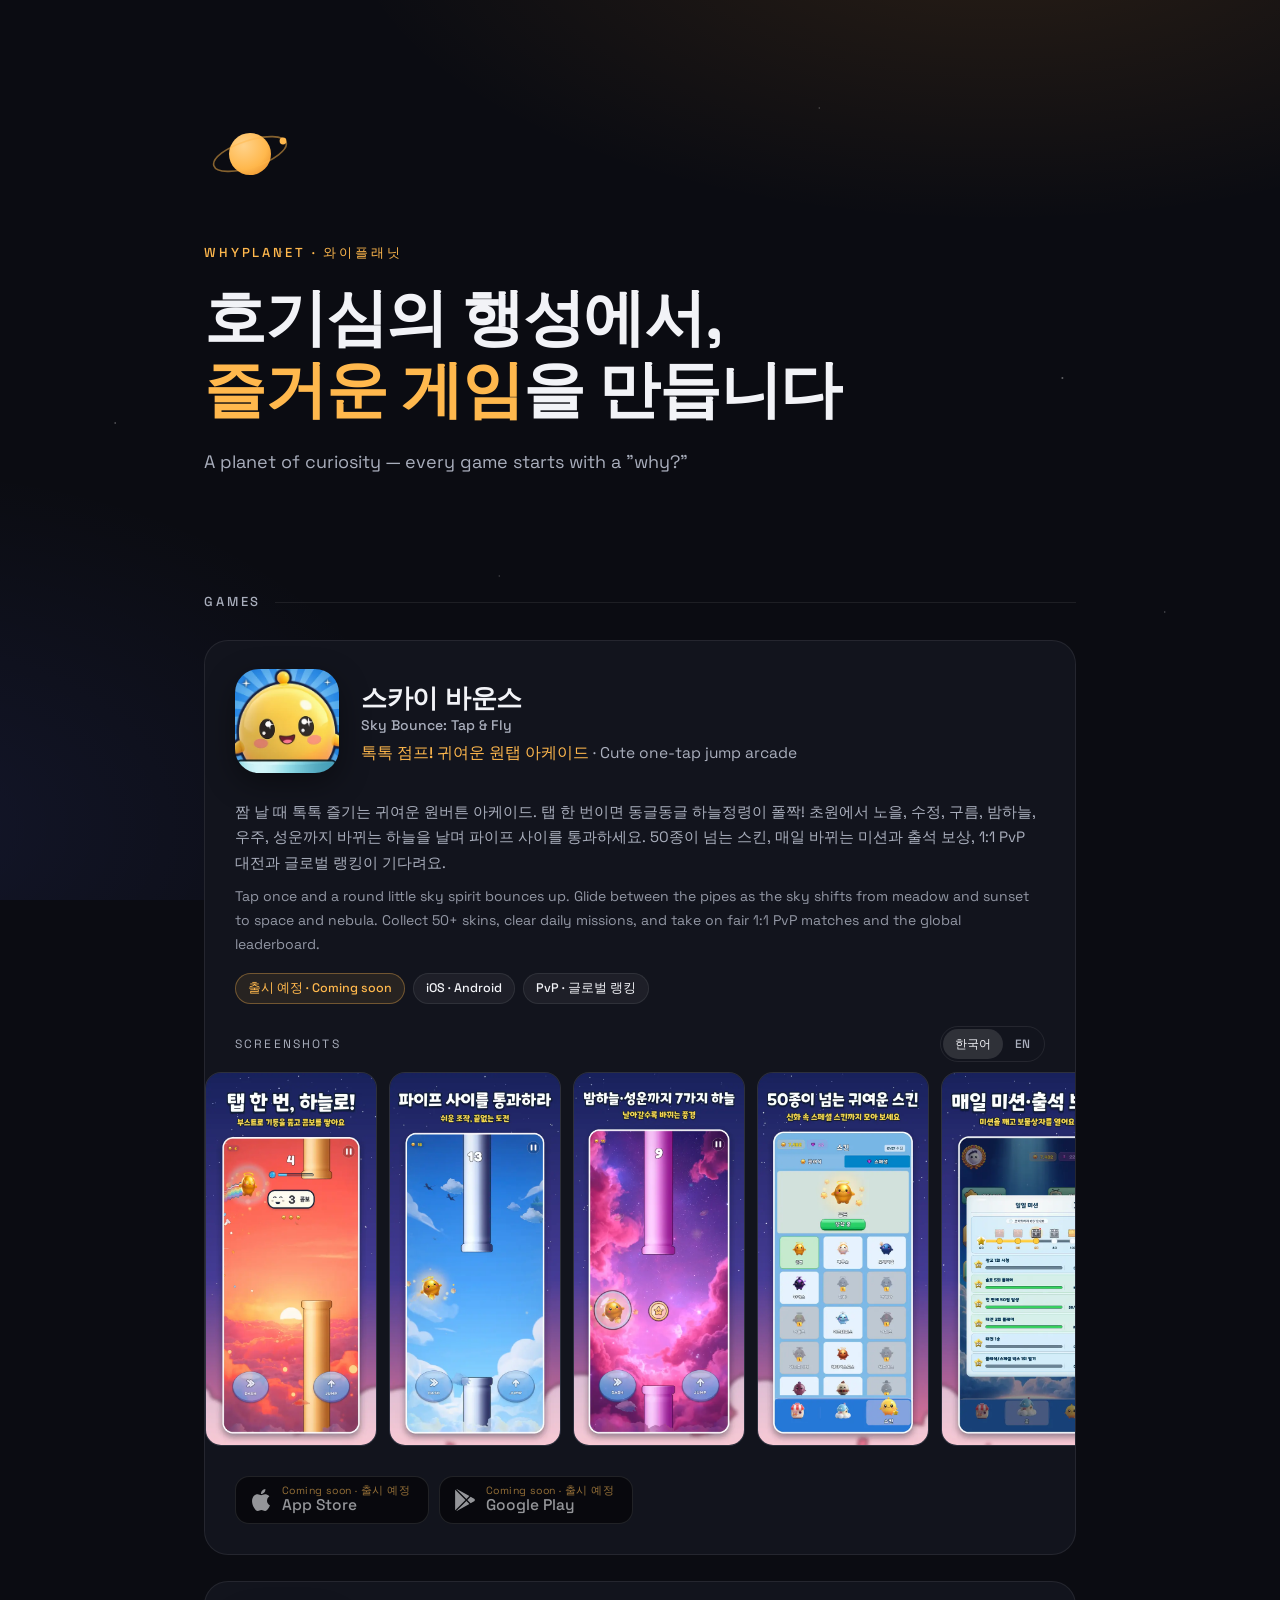
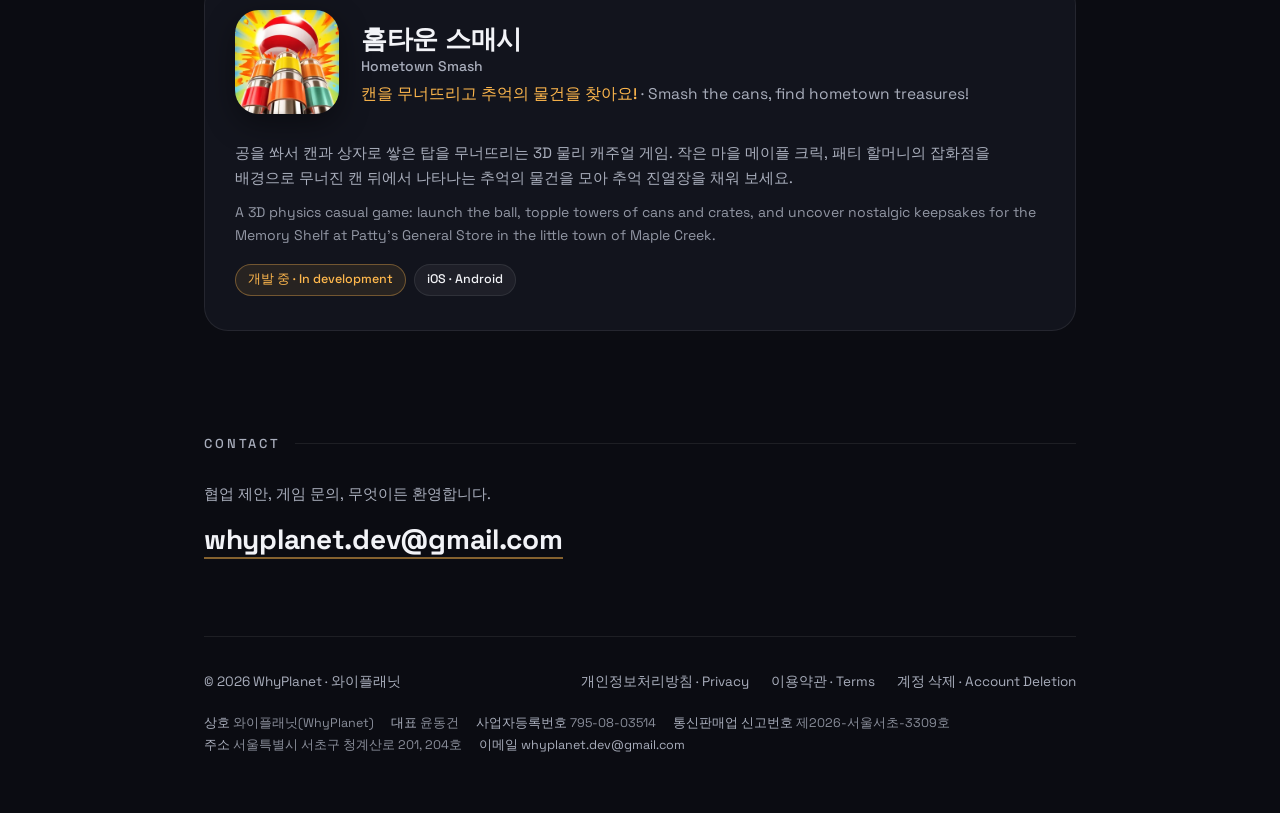
==== index.html @ 7d398f38 "Footer: 통신판매업 신고번호 제2026-서울서초-3309호" ====
<!DOCTYPE html>
<html lang="ko">
<head>
<meta charset="UTF-8">
<meta name="viewport" content="width=device-width, initial-scale=1.0">
<meta name="google-site-verification" content="lGgANnDtW-j2rBbRWMzGW8BnGsg35PFcCeY0Oz4KRDU" />
<title>WhyPlanet — 와이플래닛</title>
<meta name="description" content="WhyPlanet(와이플래닛) — 호기심의 행성에서 즐거운 모바일 게임을 만듭니다. 스카이 바운스(Sky Bounce), 홈타운 스매시(Hometown Smash) 개발사.">
<meta property="og:title" content="WhyPlanet — 와이플래닛">
<meta property="og:description" content="A planet of curiosity — every game starts with a &quot;why?&quot; Makers of Sky Bounce and Hometown Smash.">
<meta property="og:url" content="https://why-planet.github.io/">
<meta property="og:image" content="https://why-planet.github.io/assets/og-skybounce.jpg">
<link rel="icon" href="data:image/svg+xml,%3Csvg xmlns='http://www.w3.org/2000/svg' viewBox='0 0 64 64'%3E%3Ccircle cx='32' cy='32' r='14' fill='%23ffb84d'/%3E%3Cellipse cx='32' cy='32' rx='26' ry='9' fill='none' stroke='%23ffb84d' stroke-opacity='0.55' stroke-width='3' transform='rotate(-18 32 32)'/%3E%3C/svg%3E">
<link rel="preconnect" href="https://fonts.googleapis.com">
<link rel="preconnect" href="https://fonts.gstatic.com" crossorigin>
<link href="https://fonts.googleapis.com/css2?family=Space+Grotesk:wght@400;500;700&display=swap" rel="stylesheet">
<style>
:root {
  --bg: #0b0c12;
  --surface: #12141d;
  --line: rgba(255, 255, 255, 0.08);
  --ink: #f2f3f7;
  --ink-dim: #a9aebc;
  --amber: #ffb84d;
  --amber-deep: #ff9e2e;
}
* { box-sizing: border-box; margin: 0; }
html { scroll-behavior: smooth; }
body {
  background: var(--bg);
  color: var(--ink);
  font-family: "Space Grotesk", -apple-system, BlinkMacSystemFont, "Apple SD Gothic Neo", "Noto Sans KR", "Segoe UI", sans-serif;
  line-height: 1.7;
  overflow-x: hidden;
}
/* ---- cosmic backdrop: layered glows + starfield ---- */
.cosmos {
  position: fixed; inset: 0; z-index: -1;
  background:
    radial-gradient(1100px 520px at 78% -10%, rgba(255, 158, 46, 0.13), transparent 60%),
    radial-gradient(900px 600px at -8% 92%, rgba(90, 110, 255, 0.10), transparent 60%),
    var(--bg);
}
.cosmos::after {
  content: ""; position: absolute; inset: 0;
  background-image:
    radial-gradient(1.2px 1.2px at 22% 28%, rgba(255,255,255,0.55), transparent 100%),
    radial-gradient(1px 1px at 64% 12%, rgba(255,255,255,0.4), transparent 100%),
    radial-gradient(1.4px 1.4px at 83% 42%, rgba(255,255,255,0.5), transparent 100%),
    radial-gradient(1px 1px at 39% 64%, rgba(255,255,255,0.35), transparent 100%),
    radial-gradient(1.2px 1.2px at 9% 47%, rgba(255,255,255,0.45), transparent 100%),
    radial-gradient(1px 1px at 71% 79%, rgba(255,255,255,0.4), transparent 100%),
    radial-gradient(1.3px 1.3px at 50% 91%, rgba(255,255,255,0.35), transparent 100%),
    radial-gradient(1px 1px at 91% 68%, rgba(255,255,255,0.45), transparent 100%);
}
.wrap { max-width: 920px; margin: 0 auto; padding: 0 24px; }

/* ---- hero ---- */
.hero { padding: 108px 0 84px; }
.logomark { width: 92px; height: 92px; margin-bottom: 34px; }
.logomark .orbit {
  transform-origin: 46px 46px;
  animation: spin 26s linear infinite;
}
@keyframes spin { to { transform: rotate(360deg); } }
@media (prefers-reduced-motion: reduce) { .logomark .orbit { animation: none; } }
.eyebrow {
  font-size: 13px; letter-spacing: 0.22em; text-transform: uppercase;
  color: var(--amber); font-weight: 500; margin-bottom: 18px;
}
h1 {
  font-size: clamp(38px, 7vw, 62px);
  line-height: 1.15; letter-spacing: -0.02em; font-weight: 700;
  margin-bottom: 22px; word-break: keep-all;
}
h1 .accent { color: var(--amber); }
.tagline { font-size: 18px; color: var(--ink-dim); max-width: 560px; word-break: keep-all; }

/* ---- sections ---- */
section { padding: 30px 0 72px; }
.section-label {
  font-size: 13px; letter-spacing: 0.22em; text-transform: uppercase;
  color: var(--ink-dim); font-weight: 500; margin-bottom: 26px;
  display: flex; align-items: center; gap: 14px;
}
.section-label::after { content: ""; height: 1px; flex: 1; background: var(--line); }

/* ---- game cards ---- */
.games { display: grid; gap: 26px; }
.game-card {
  background: var(--surface);
  border: 1px solid var(--line);
  border-radius: 24px;
  overflow: hidden;
  transition: border-color 0.25s ease, box-shadow 0.25s ease;
}
.game-card:hover { border-color: rgba(255, 184, 77, 0.35); box-shadow: 0 18px 48px rgba(0, 0, 0, 0.45); }
.game-body { padding: 28px 30px 30px; }
.game-head { display: flex; gap: 22px; align-items: center; margin-bottom: 18px; }
.game-icon {
  width: 104px; height: 104px; border-radius: 24px; flex-shrink: 0;
  box-shadow: 0 10px 30px rgba(0, 0, 0, 0.4);
}
.game-head h2 { font-size: 26px; line-height: 1.25; letter-spacing: -0.01em; word-break: keep-all; }
.game-head h2 small { display: block; font-size: 14px; font-weight: 500; color: var(--ink-dim); letter-spacing: 0; margin-top: 2px; }
.game-tagline { font-size: 15.5px; color: var(--amber); font-weight: 500; margin-top: 6px; word-break: keep-all; }
.game-tagline span { color: var(--ink-dim); font-weight: 400; }
.game-desc { font-size: 15px; color: var(--ink-dim); margin-bottom: 10px; word-break: keep-all; }
.game-desc.en { font-size: 14px; opacity: 0.85; }
.chips { display: flex; flex-wrap: wrap; gap: 8px; margin: 16px 0 4px; }
.chip {
  font-size: 12.5px; font-weight: 500; color: var(--ink);
  background: rgba(255, 255, 255, 0.05); border: 1px solid var(--line);
  border-radius: 999px; padding: 4px 12px;
}
.chip.status { color: var(--amber); background: rgba(255, 184, 77, 0.09); border-color: rgba(255, 184, 77, 0.35); }

/* screenshot strip: scrolls inside the card only */
.shots-bar { display: flex; align-items: center; justify-content: space-between; margin: 22px 0 10px; }
.shots-bar .label { font-size: 12px; letter-spacing: 0.18em; text-transform: uppercase; color: var(--ink-dim); }
.lang-toggle { display: inline-flex; border: 1px solid var(--line); border-radius: 999px; padding: 2px; }
.lang-toggle button {
  font: inherit; font-size: 12px; font-weight: 500; color: var(--ink-dim);
  background: none; border: 0; border-radius: 999px; padding: 4px 12px; min-height: 30px; cursor: pointer;
}
.lang-toggle button[aria-pressed="true"] { background: rgba(255, 255, 255, 0.12); color: var(--ink); }
.shots {
  display: flex; gap: 12px; overflow-x: auto; scroll-snap-type: x mandatory;
  padding-bottom: 10px; margin: 0 -30px; padding-left: 30px; padding-right: 30px;
  scrollbar-width: thin; scrollbar-color: rgba(255,255,255,0.2) transparent;
  -webkit-overflow-scrolling: touch;
}
.shots img {
  width: 172px; height: auto; aspect-ratio: 540 / 1173; flex-shrink: 0;
  border-radius: 16px; scroll-snap-align: start;
  background: #1b1e2c; border: 1px solid var(--line);
}

/* store buttons */
.stores { display: flex; flex-wrap: wrap; gap: 10px; margin-top: 20px; }
.store-btn {
  display: inline-flex; align-items: center; gap: 10px;
  min-height: 48px; padding: 8px 18px 8px 14px;
  border-radius: 14px; border: 1px solid rgba(255, 255, 255, 0.18);
  background: #000; color: #fff; text-decoration: none;
  transition: border-color 0.2s ease, transform 0.2s ease;
}
.store-btn svg { width: 22px; height: 22px; flex-shrink: 0; fill: currentColor; }
.store-btn .txt { display: flex; flex-direction: column; line-height: 1.15; }
.store-btn .txt small { font-size: 10.5px; letter-spacing: 0.04em; opacity: 0.75; }
.store-btn .txt b { font-size: 15.5px; font-weight: 500; }
a.store-btn:hover { border-color: var(--amber); transform: translateY(-1px); }
.store-btn.soon { opacity: 0.55; cursor: default; }
.store-btn.soon .txt small { color: var(--amber); opacity: 1; }

@media (max-width: 620px) {
  .game-body { padding: 22px 18px 24px; }
  .game-head { gap: 16px; }
  .game-icon { width: 80px; height: 80px; border-radius: 19px; }
  .game-head h2 { font-size: 22px; }
  .shots { margin: 0 -18px; padding-left: 18px; padding-right: 18px; }
  .shots img { width: 140px; border-radius: 13px; }
}

/* ---- contact ---- */
.contact p { color: var(--ink-dim); font-size: 15px; margin-bottom: 10px; word-break: keep-all; }
.contact a.mail {
  font-size: clamp(20px, 4vw, 28px); font-weight: 700; letter-spacing: -0.01em;
  color: var(--ink); text-decoration: none;
  border-bottom: 2px solid rgba(255, 184, 77, 0.5);
  transition: color 0.2s ease, border-color 0.2s ease;
}
.contact a.mail:hover { color: var(--amber); border-color: var(--amber); }

/* ---- footer ---- */
footer {
  border-top: 1px solid var(--line);
  padding: 34px 0 56px;
  font-size: 13.5px; color: var(--ink-dim);
}
.footer-top {
  display: flex; flex-wrap: wrap; gap: 10px 26px;
  align-items: center; justify-content: space-between; margin-bottom: 18px;
}
footer nav { display: flex; flex-wrap: wrap; gap: 8px 22px; }
footer a { color: var(--ink-dim); text-decoration: none; transition: color 0.2s ease; }
footer a:hover { color: var(--amber); }
.biz { font-size: 12.5px; line-height: 1.8; color: rgba(169, 174, 188, 0.8); word-break: keep-all; }
.biz span { display: inline-block; margin-right: 14px; }
.biz b { font-weight: 500; color: var(--ink-dim); }

@media (max-width: 480px) {
  .wrap { padding: 0 16px; }
  .hero { padding: 80px 0 60px; }
}
</style>
</head>
<body>
<div class="cosmos" aria-hidden="true"></div>

<main class="wrap">
  <header class="hero">
    <svg class="logomark" viewBox="0 0 92 92" fill="none" aria-hidden="true">
      <circle cx="46" cy="46" r="21" fill="url(#planetFill)"/>
      <g class="orbit">
        <ellipse cx="46" cy="46" rx="38" ry="13.5" stroke="rgba(255,184,77,0.5)" stroke-width="1.6" transform="rotate(-18 46 46)"/>
        <circle cx="79" cy="33" r="3.4" fill="#ffb84d"/>
      </g>
      <defs>
        <radialGradient id="planetFill" cx="0.35" cy="0.3" r="1">
          <stop offset="0%" stop-color="#ffd28a"/>
          <stop offset="55%" stop-color="#ffb84d"/>
          <stop offset="100%" stop-color="#e07f1b"/>
        </radialGradient>
      </defs>
    </svg>
    <div class="eyebrow">WhyPlanet · 와이플래닛</div>
    <h1>호기심의 행성에서,<br><span class="accent">즐거운 게임</span>을 만듭니다</h1>
    <p class="tagline">A planet of curiosity — every game starts with a "why?"</p>
  </header>

  <section id="games">
    <div class="section-label">Games</div>
    <div class="games">

      <!-- ===== Sky Bounce ===== -->
      <article class="game-card" id="sky-bounce">
        <div class="game-body">
          <div class="game-head">
            <picture>
              <source srcset="assets/skybounce/icon-256.webp 1x, assets/skybounce/icon-512.webp 2x" type="image/webp">
              <img class="game-icon" src="assets/skybounce/icon-256.png" alt="스카이 바운스 앱 아이콘" width="104" height="104">
            </picture>
            <div>
              <h2>스카이 바운스<small>Sky Bounce: Tap &amp; Fly</small></h2>
              <p class="game-tagline">톡톡 점프! 귀여운 원탭 아케이드 <span>· Cute one-tap jump arcade</span></p>
            </div>
          </div>
          <p class="game-desc">짬 날 때 톡톡 즐기는 귀여운 원버튼 아케이드. 탭 한 번이면 동글동글 하늘정령이 폴짝! 초원에서 노을, 수정, 구름, 밤하늘, 우주, 성운까지 바뀌는 하늘을 날며 파이프 사이를 통과하세요. 50종이 넘는 스킨, 매일 바뀌는 미션과 출석 보상, 1:1 PvP 대전과 글로벌 랭킹이 기다려요.</p>
          <p class="game-desc en">Tap once and a round little sky spirit bounces up. Glide between the pipes as the sky shifts from meadow and sunset to space and nebula. Collect 50+ skins, clear daily missions, and take on fair 1:1 PvP matches and the global leaderboard.</p>
          <div class="chips">
            <span class="chip status">출시 예정 · Coming soon</span>
            <span class="chip">iOS · Android</span>
            <span class="chip">PvP · 글로벌 랭킹</span>
          </div>

          <div class="shots-bar">
            <span class="label">Screenshots</span>
            <div class="lang-toggle" role="group" aria-label="스크린샷 언어 / Screenshot language" hidden>
              <button type="button" data-lang="ko" aria-pressed="true">한국어</button>
              <button type="button" data-lang="en" aria-pressed="false">EN</button>
            </div>
          </div>
          <div class="shots" tabindex="0" aria-label="스카이 바운스 스크린샷">
          <img src="assets/skybounce/shots/ko/01.webp" data-shot="01" alt="스카이 바운스 스크린샷 1" width="540" height="1173" loading="lazy" decoding="async">
          <img src="assets/skybounce/shots/ko/02.webp" data-shot="02" alt="스카이 바운스 스크린샷 2" width="540" height="1173" loading="lazy" decoding="async">
          <img src="assets/skybounce/shots/ko/03.webp" data-shot="03" alt="스카이 바운스 스크린샷 3" width="540" height="1173" loading="lazy" decoding="async">
          <img src="assets/skybounce/shots/ko/04.webp" data-shot="04" alt="스카이 바운스 스크린샷 4" width="540" height="1173" loading="lazy" decoding="async">
          <img src="assets/skybounce/shots/ko/05.webp" data-shot="05" alt="스카이 바운스 스크린샷 5" width="540" height="1173" loading="lazy" decoding="async">
          <img src="assets/skybounce/shots/ko/06.webp" data-shot="06" alt="스카이 바운스 스크린샷 6" width="540" height="1173" loading="lazy" decoding="async">
          <img src="assets/skybounce/shots/ko/07.webp" data-shot="07" alt="스카이 바운스 스크린샷 7" width="540" height="1173" loading="lazy" decoding="async">
          <img src="assets/skybounce/shots/ko/08.webp" data-shot="08" alt="스카이 바운스 스크린샷 8" width="540" height="1173" loading="lazy" decoding="async">
          </div>

          <!-- Store buttons: rendered as "Coming soon" by default.
               Flip STORES_LIVE in the <script> at the bottom of this page on launch day. -->
          <div class="stores">
            <span class="store-btn soon" data-store="ios" aria-disabled="true">
              <svg viewBox="0 0 24 24" aria-hidden="true"><path d="M12.152 6.896c-.948 0-2.415-1.078-3.96-1.04-2.04.027-3.91 1.183-4.961 3.014-2.117 3.675-.546 9.103 1.519 12.09 1.013 1.454 2.208 3.09 3.792 3.039 1.52-.065 2.09-.987 3.935-.987 1.831 0 2.35.987 3.96.948 1.637-.026 2.676-1.48 3.676-2.948 1.156-1.688 1.636-3.325 1.662-3.415-.039-.013-3.182-1.221-3.22-4.857-.026-3.04 2.48-4.494 2.597-4.559-1.429-2.09-3.623-2.324-4.39-2.376-2-.156-3.675 1.09-4.61 1.09zM15.53 3.83c.843-1.012 1.4-2.427 1.245-3.83-1.207.052-2.662.805-3.532 1.818-.78.896-1.454 2.338-1.273 3.714 1.338.104 2.715-.688 3.559-1.701"/></svg>
              <span class="txt"><small>Coming soon · 출시 예정</small><b>App Store</b></span>
            </span>
            <span class="store-btn soon" data-store="android" aria-disabled="true">
              <svg viewBox="0 0 24 24" aria-hidden="true"><path d="M22.018 13.298l-3.919 2.218-3.515-3.493 3.543-3.521 3.891 2.202a1.49 1.49 0 0 1 0 2.594zM1.337.924a1.486 1.486 0 0 0-.112.568v21.017c0 .217.045.419.124.6l11.155-11.087L1.337.924zm12.207 10.065l3.258-3.238L3.45.195a1.466 1.466 0 0 0-.946-.179l11.04 10.973zm0 2.067l-11 10.933c.298.036.612-.016.906-.183l13.324-7.54-3.23-3.21z"/></svg>
              <span class="txt"><small>Coming soon · 출시 예정</small><b>Google Play</b></span>
            </span>
          </div>
        </div>
      </article>

      <!-- ===== Hometown Smash (in development) ===== -->
      <article class="game-card" id="hometown-smash">
        <div class="game-body">
          <div class="game-head">
            <picture>
              <source srcset="assets/hometown/icon-256.webp 1x, assets/hometown/icon-512.webp 2x" type="image/webp">
              <img class="game-icon" src="assets/hometown/icon-256.png" alt="홈타운 스매시 앱 아이콘 — 줄무늬 공이 캔 더미를 부수는 장면" width="104" height="104" loading="lazy">
            </picture>
            <div>
              <h2>홈타운 스매시<small>Hometown Smash</small></h2>
              <p class="game-tagline">캔을 무너뜨리고 추억의 물건을 찾아요! <span>· Smash the cans, find hometown treasures!</span></p>
            </div>
          </div>
          <p class="game-desc">공을 쏴서 캔과 상자로 쌓은 탑을 무너뜨리는 3D 물리 캐주얼 게임. 작은 마을 메이플 크릭, 패티 할머니의 잡화점을 배경으로 무너진 캔 뒤에서 나타나는 추억의 물건을 모아 추억 진열장을 채워 보세요.</p>
          <p class="game-desc en">A 3D physics casual game: launch the ball, topple towers of cans and crates, and uncover nostalgic keepsakes for the Memory Shelf at Patty's General Store in the little town of Maple Creek.</p>
          <div class="chips">
            <span class="chip status">개발 중 · In development</span>
            <span class="chip">iOS · Android</span>
          </div>
        </div>
      </article>

    </div>
  </section>

  <section id="contact" class="contact">
    <div class="section-label">Contact</div>
    <p>협업 제안, 게임 문의, 무엇이든 환영합니다.</p>
    <a class="mail" href="mailto:whyplanet.dev@gmail.com">whyplanet.dev@gmail.com</a>
  </section>

  <footer>
    <div class="footer-top">
      <div>© 2026 WhyPlanet · 와이플래닛</div>
      <nav>
        <a href="/skybounce-legal/privacy.html">개인정보처리방침 · Privacy</a>
        <a href="/skybounce-legal/terms.html">이용약관 · Terms</a>
        <a href="/skybounce-legal/account-deletion.html">계정 삭제 · Account Deletion</a>
      </nav>
    </div>
    <!-- 전자상거래법 사업자 정보 표시 -->
    <address class="biz" style="font-style: normal;">
      <span><b>상호</b> 와이플래닛(WhyPlanet)</span>
      <span><b>대표</b> 윤동건</span>
      <span><b>사업자등록번호</b> 795-08-03514</span>
      <span><b>통신판매업 신고번호</b> 제2026-서울서초-3309호</span><br>
      <span><b>주소</b> 서울특별시 서초구 청계산로 201, 204호</span>
      <span><b>이메일</b> <a href="mailto:whyplanet.dev@gmail.com">whyplanet.dev@gmail.com</a></span>
    </address>
  </footer>
</main>
<script>
// ===== Store launch config — flip to true on launch day =====
const STORES_LIVE = false;
const STORE_URLS = {
  ios: "https://apps.apple.com/app/id6761355306",                                  // App Store (App ID 6761355306)
  android: "https://play.google.com/store/apps/details?id=com.whyplanet.skybounce"  // Google Play
};
// ============================================================

(function () {
  if (STORES_LIVE) {
    document.querySelectorAll(".store-btn[data-store]").forEach(function (el) {
      var url = STORE_URLS[el.dataset.store];
      if (!url) return;
      var a = document.createElement("a");
      a.className = "store-btn";
      a.href = url;
      a.target = "_blank";
      a.rel = "noopener";
      a.innerHTML = el.innerHTML;
      var small = a.querySelector(".txt small");
      if (small) small.textContent = el.dataset.store === "ios" ? "Download on the" : "Get it on";
      el.replaceWith(a);
    });
    document.querySelectorAll("#sky-bounce .chip.status").forEach(function (c) { c.remove(); });
  }

  // Screenshot language toggle (KO default; EN images load only when chosen)
  var toggle = document.querySelector(".lang-toggle");
  if (!toggle) return;
  toggle.hidden = false;
  toggle.addEventListener("click", function (e) {
    var btn = e.target.closest("button[data-lang]");
    if (!btn) return;
    var lang = btn.dataset.lang;
    toggle.querySelectorAll("button").forEach(function (b) { b.setAttribute("aria-pressed", String(b === btn)); });
    document.querySelectorAll("#sky-bounce .shots img[data-shot]").forEach(function (img) {
      img.src = "assets/skybounce/shots/" + lang + "/" + img.dataset.shot + ".webp";
    });
  });
})();
</script>
</body>
</html>
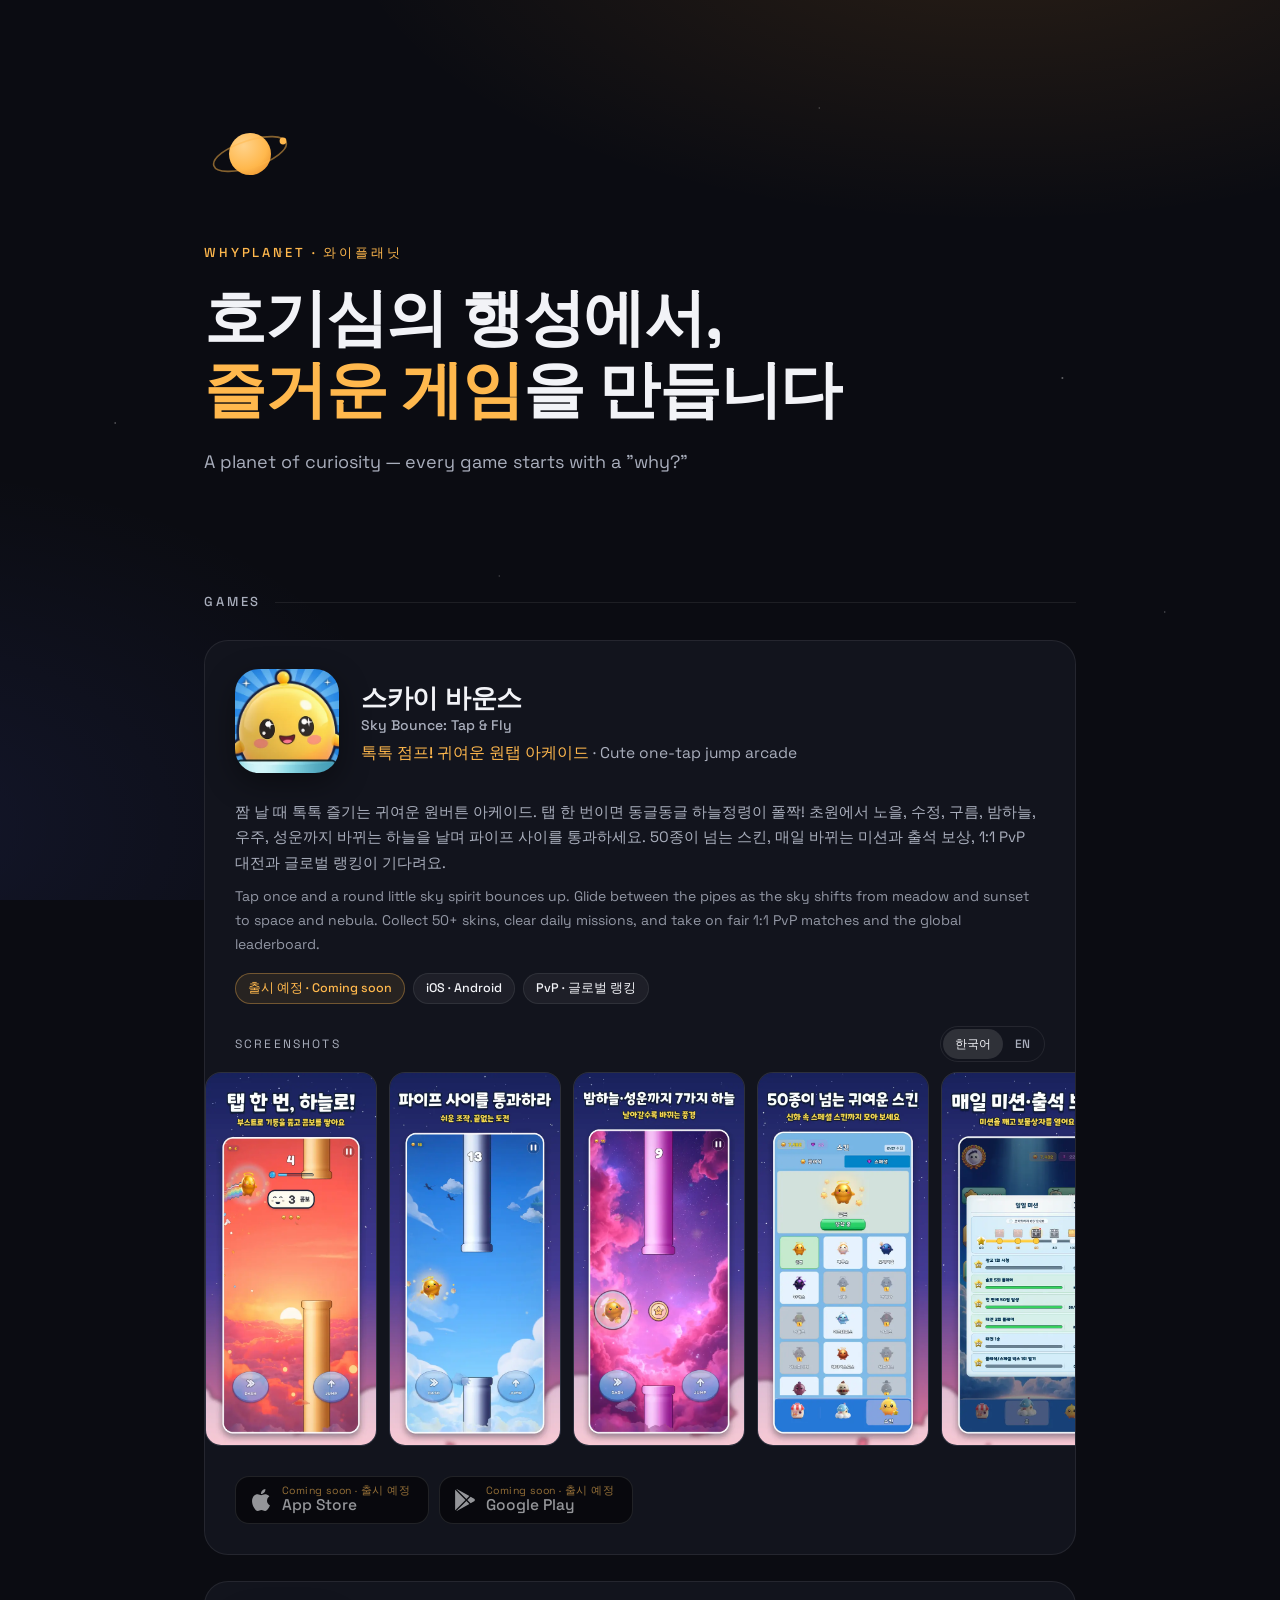
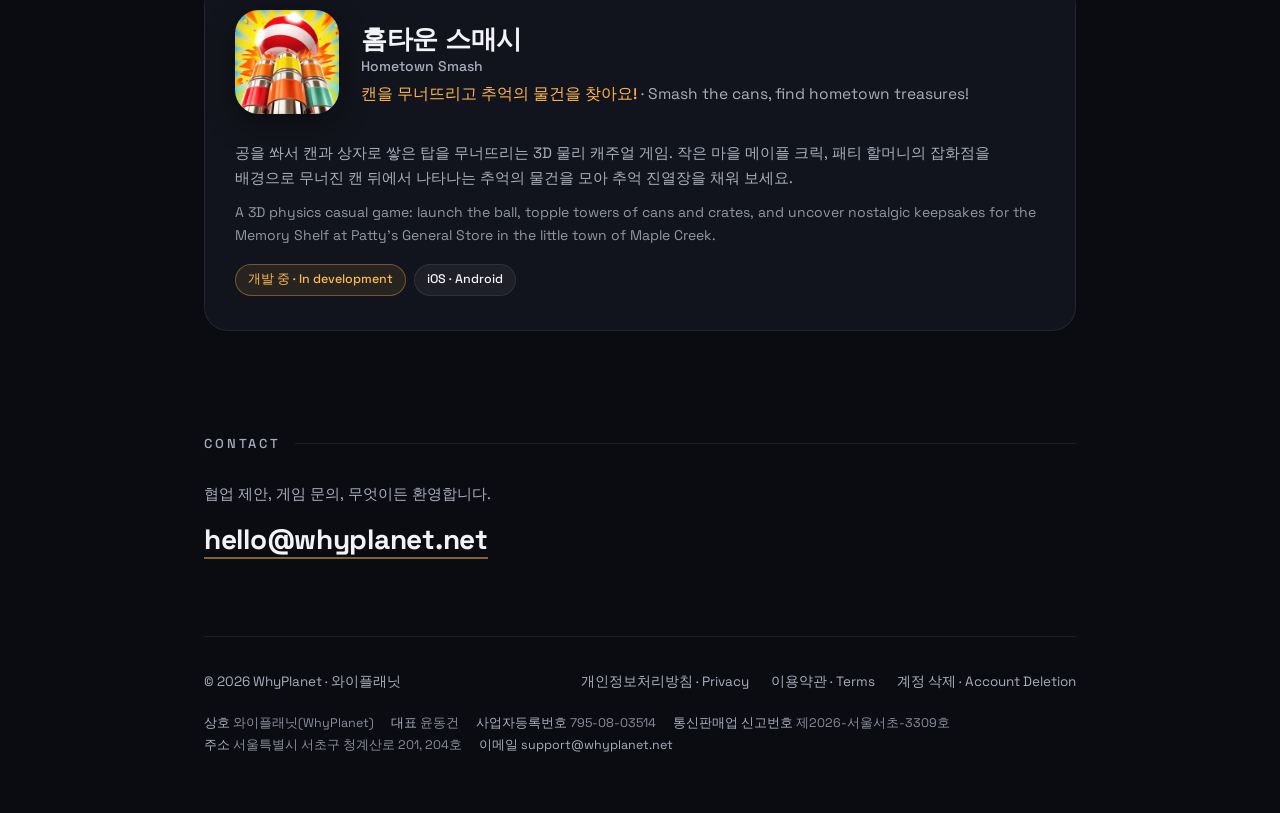
==== commit 7ab786c9: "Contact: support@whyplanet.net / hello@whyplanet.net (whyplanet.net 도메인)" ====
--- a/index.html
+++ b/index.html
@@ -8,8 +8,8 @@
 <meta name="description" content="WhyPlanet(와이플래닛) — 호기심의 행성에서 즐거운 모바일 게임을 만듭니다. 스카이 바운스(Sky Bounce), 홈타운 스매시(Hometown Smash) 개발사.">
 <meta property="og:title" content="WhyPlanet — 와이플래닛">
 <meta property="og:description" content="A planet of curiosity — every game starts with a &quot;why?&quot; Makers of Sky Bounce and Hometown Smash.">
-<meta property="og:url" content="https://why-planet.github.io/">
-<meta property="og:image" content="https://why-planet.github.io/assets/og-skybounce.jpg">
+<meta property="og:url" content="https://whyplanet.net/">
+<meta property="og:image" content="https://whyplanet.net/assets/og-skybounce.jpg">
 <link rel="icon" href="data:image/svg+xml,%3Csvg xmlns='http://www.w3.org/2000/svg' viewBox='0 0 64 64'%3E%3Ccircle cx='32' cy='32' r='14' fill='%23ffb84d'/%3E%3Cellipse cx='32' cy='32' rx='26' ry='9' fill='none' stroke='%23ffb84d' stroke-opacity='0.55' stroke-width='3' transform='rotate(-18 32 32)'/%3E%3C/svg%3E">
 <link rel="preconnect" href="https://fonts.googleapis.com">
 <link rel="preconnect" href="https://fonts.gstatic.com" crossorigin>
@@ -305,7 +305,7 @@
   <section id="contact" class="contact">
     <div class="section-label">Contact</div>
     <p>협업 제안, 게임 문의, 무엇이든 환영합니다.</p>
-    <a class="mail" href="mailto:whyplanet.dev@gmail.com">whyplanet.dev@gmail.com</a>
+    <a class="mail" href="mailto:hello@whyplanet.net">hello@whyplanet.net</a>
   </section>
 
   <footer>
@@ -324,7 +324,7 @@
       <span><b>사업자등록번호</b> 795-08-03514</span>
       <span><b>통신판매업 신고번호</b> 제2026-서울서초-3309호</span><br>
       <span><b>주소</b> 서울특별시 서초구 청계산로 201, 204호</span>
-      <span><b>이메일</b> <a href="mailto:whyplanet.dev@gmail.com">whyplanet.dev@gmail.com</a></span>
+      <span><b>이메일</b> <a href="mailto:support@whyplanet.net">support@whyplanet.net</a></span>
     </address>
   </footer>
 </main>
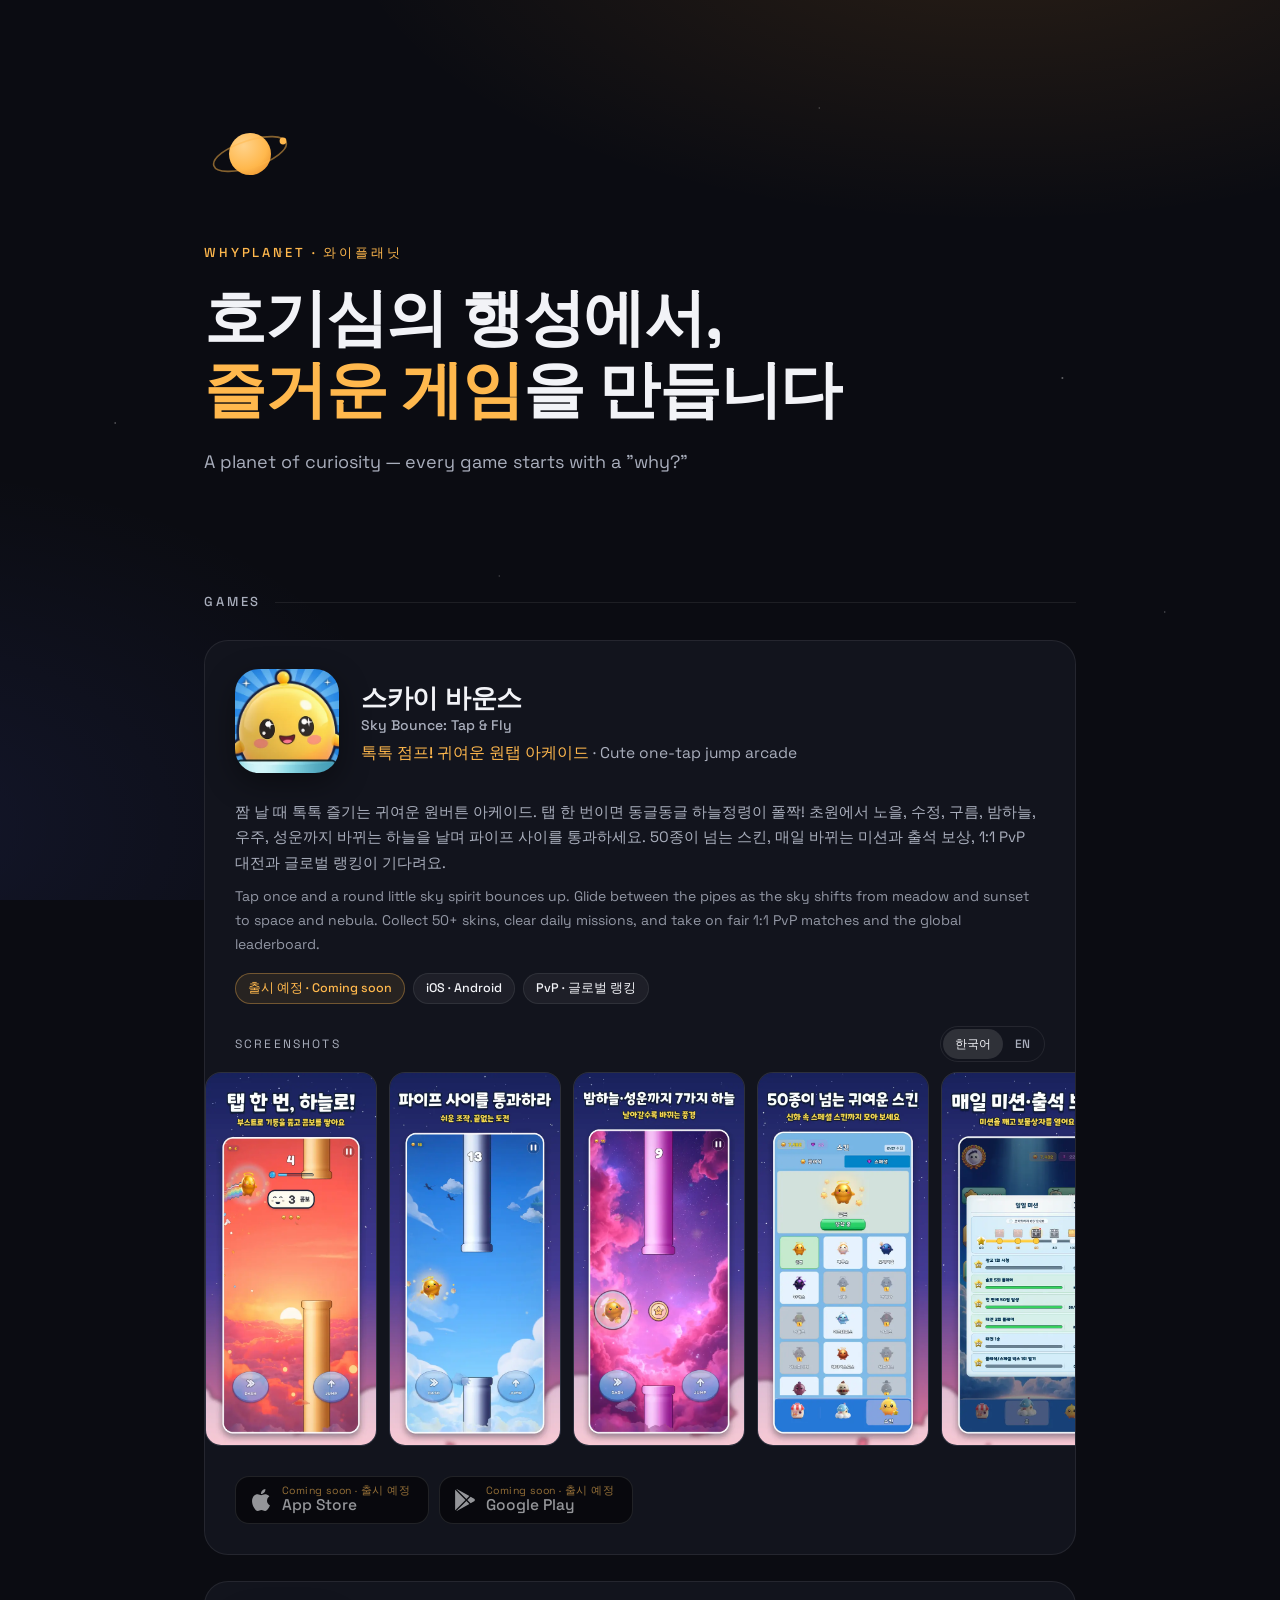
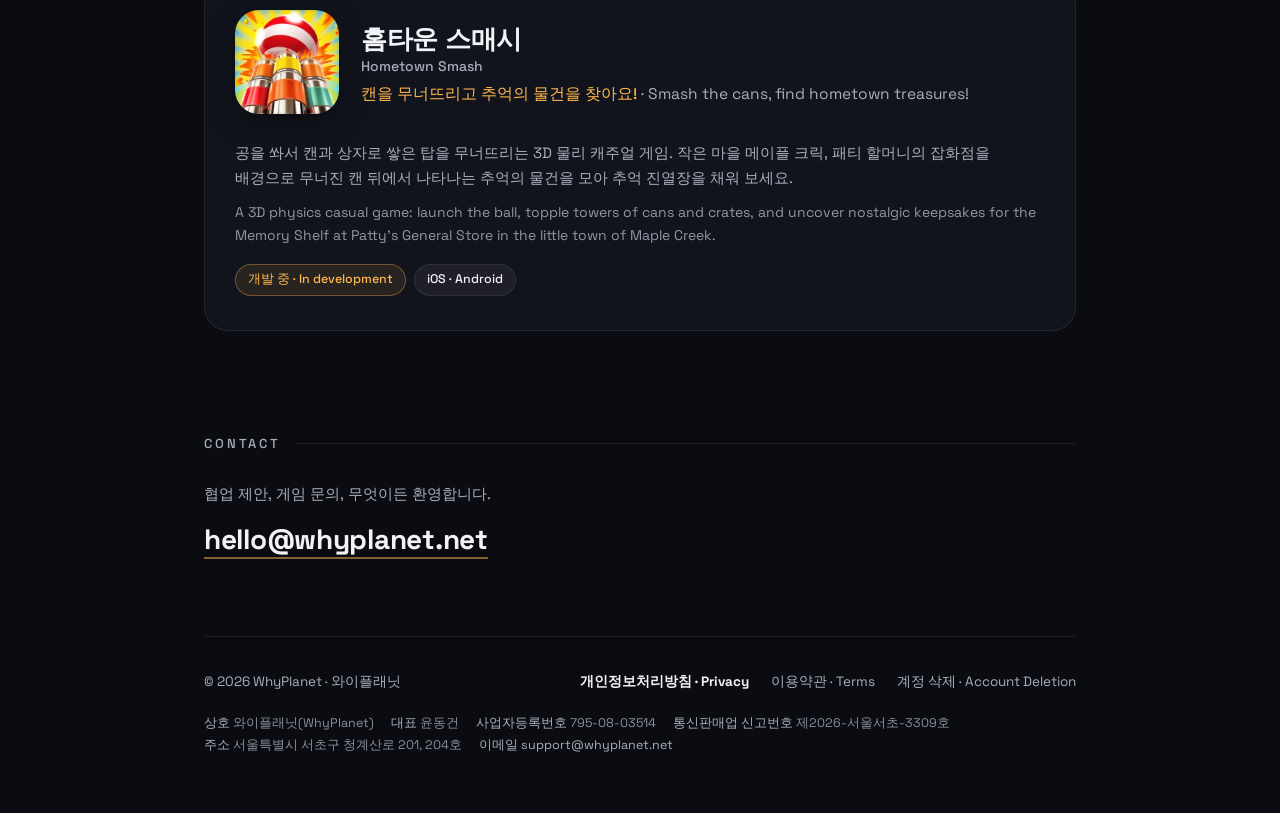
==== commit b54e80c0: "Legal: 회사 「약관 및 정책」 허브(/legal/) — 푸터 링크를 게임별 문서 허브로, sitemap · canonical - 게임이 둘(스카이 바운스 · 홈타운 스매시)이" ====
--- a/index.html
+++ b/index.html
@@ -8,6 +8,7 @@
 <meta name="description" content="WhyPlanet(와이플래닛) — 호기심의 행성에서 즐거운 모바일 게임을 만듭니다. 스카이 바운스(Sky Bounce), 홈타운 스매시(Hometown Smash) 개발사.">
 <meta property="og:title" content="WhyPlanet — 와이플래닛">
 <meta property="og:description" content="A planet of curiosity — every game starts with a &quot;why?&quot; Makers of Sky Bounce and Hometown Smash.">
+<link rel="canonical" href="https://whyplanet.net/">
 <meta property="og:url" content="https://whyplanet.net/">
 <meta property="og:image" content="https://whyplanet.net/assets/og-skybounce.jpg">
 <link rel="icon" href="data:image/svg+xml,%3Csvg xmlns='http://www.w3.org/2000/svg' viewBox='0 0 64 64'%3E%3Ccircle cx='32' cy='32' r='14' fill='%23ffb84d'/%3E%3Cellipse cx='32' cy='32' rx='26' ry='9' fill='none' stroke='%23ffb84d' stroke-opacity='0.55' stroke-width='3' transform='rotate(-18 32 32)'/%3E%3C/svg%3E">
@@ -185,6 +186,7 @@
 footer nav { display: flex; flex-wrap: wrap; gap: 8px 22px; }
 footer a { color: var(--ink-dim); text-decoration: none; transition: color 0.2s ease; }
 footer a:hover { color: var(--amber); }
+footer a.privacy { color: var(--ink); font-weight: 700; }
 .biz { font-size: 12.5px; line-height: 1.8; color: rgba(169, 174, 188, 0.8); word-break: keep-all; }
 .biz span { display: inline-block; margin-right: 14px; }
 .biz b { font-weight: 500; color: var(--ink-dim); }
@@ -312,9 +314,9 @@
     <div class="footer-top">
       <div>© 2026 WhyPlanet · 와이플래닛</div>
       <nav>
-        <a href="/skybounce-legal/privacy.html">개인정보처리방침 · Privacy</a>
-        <a href="/skybounce-legal/terms.html">이용약관 · Terms</a>
-        <a href="/skybounce-legal/account-deletion.html">계정 삭제 · Account Deletion</a>
+        <a class="privacy" href="/legal/#privacy">개인정보처리방침 · Privacy</a>
+        <a href="/legal/#terms">이용약관 · Terms</a>
+        <a href="/legal/#account-deletion">계정 삭제 · Account Deletion</a>
       </nav>
     </div>
     <!-- 전자상거래법 사업자 정보 표시 -->
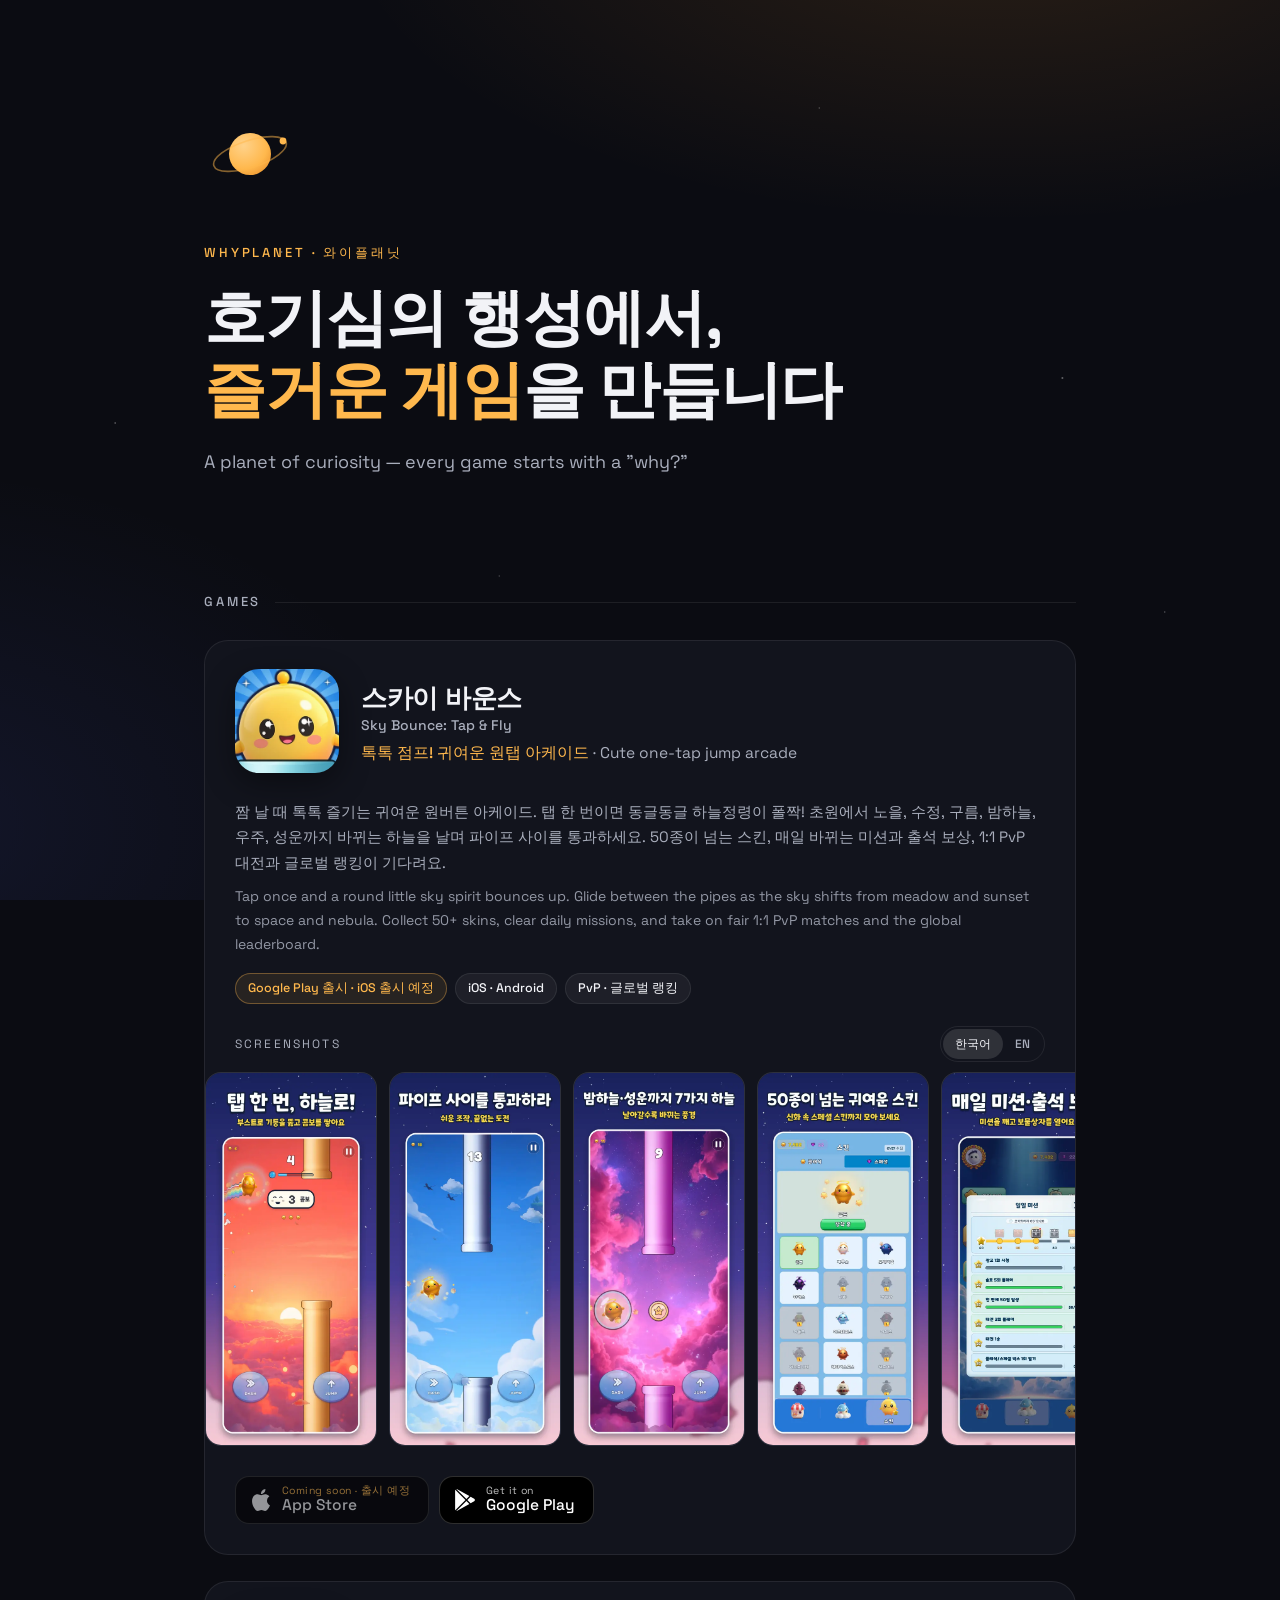
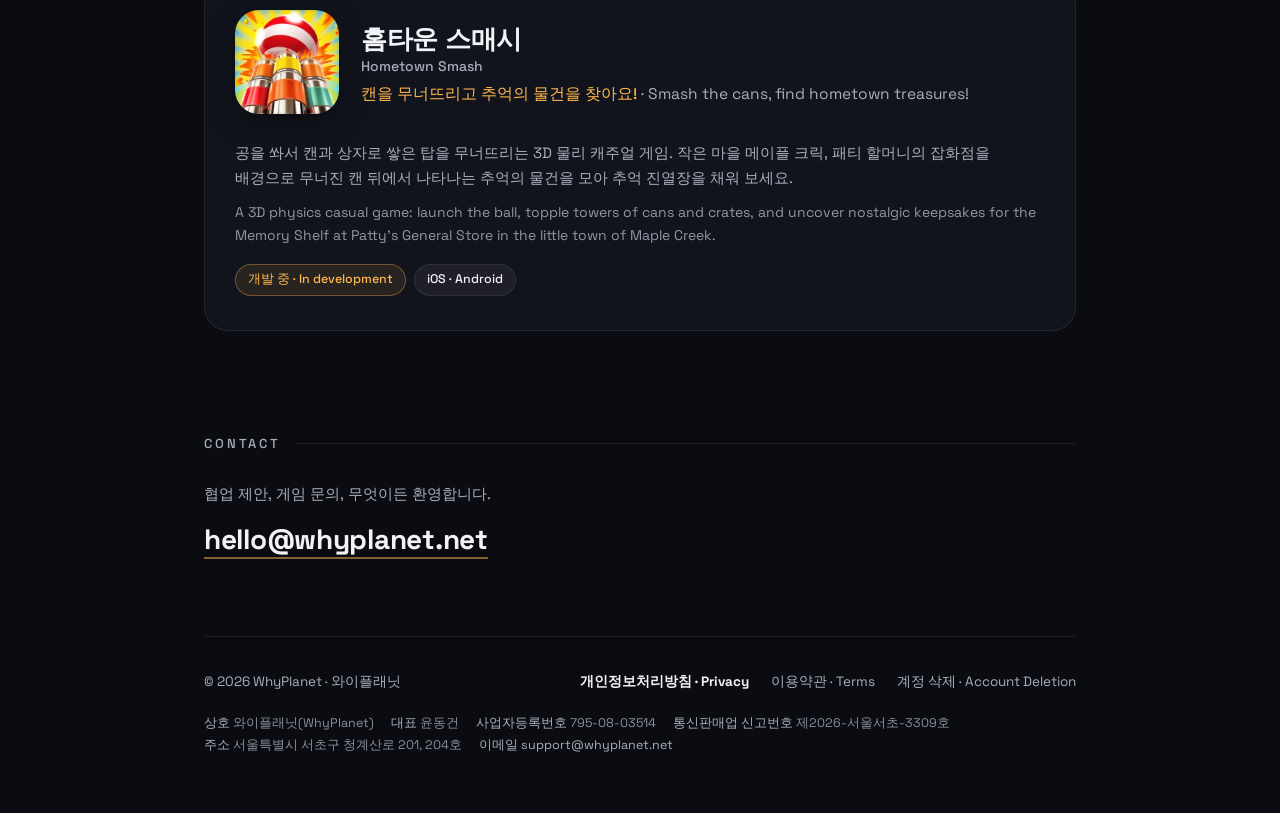
==== commit d4fb2491: "home: Sky Bounce Google Play 링크 열기 — Play 공개(1.5.0) · App Store 는 심사 중이라 출시 예정 유지, 상태 칩 「Google Play" ====
--- a/index.html
+++ b/index.html
@@ -4,14 +4,23 @@
 <meta charset="UTF-8">
 <meta name="viewport" content="width=device-width, initial-scale=1.0">
 <meta name="google-site-verification" content="lGgANnDtW-j2rBbRWMzGW8BnGsg35PFcCeY0Oz4KRDU" />
-<title>WhyPlanet — 와이플래닛</title>
-<meta name="description" content="WhyPlanet(와이플래닛) — 호기심의 행성에서 즐거운 모바일 게임을 만듭니다. 스카이 바운스(Sky Bounce), 홈타운 스매시(Hometown Smash) 개발사.">
-<meta property="og:title" content="WhyPlanet — 와이플래닛">
+<title>와이플래닛 WhyPlanet — 캐주얼 모바일 게임 스튜디오</title>
+<meta name="description" content="와이플래닛(WhyPlanet)은 캐주얼 모바일 게임을 만드는 인디 스튜디오입니다. 원탭 아케이드 스카이 바운스와 3D 물리 게임 홈타운 스매시를 개발하고 있어요.">
+<meta property="og:site_name" content="WhyPlanet">
+<meta property="og:type" content="website">
+<meta property="og:locale" content="ko_KR">
+<meta property="og:title" content="와이플래닛 WhyPlanet — 캐주얼 모바일 게임 스튜디오">
 <meta property="og:description" content="A planet of curiosity — every game starts with a &quot;why?&quot; Makers of Sky Bounce and Hometown Smash.">
 <link rel="canonical" href="https://whyplanet.net/">
 <meta property="og:url" content="https://whyplanet.net/">
 <meta property="og:image" content="https://whyplanet.net/assets/og-skybounce.jpg">
-<link rel="icon" href="data:image/svg+xml,%3Csvg xmlns='http://www.w3.org/2000/svg' viewBox='0 0 64 64'%3E%3Ccircle cx='32' cy='32' r='14' fill='%23ffb84d'/%3E%3Cellipse cx='32' cy='32' rx='26' ry='9' fill='none' stroke='%23ffb84d' stroke-opacity='0.55' stroke-width='3' transform='rotate(-18 32 32)'/%3E%3C/svg%3E">
+<meta name="twitter:card" content="summary_large_image">
+<link rel="icon" href="/favicon.ico" sizes="48x48">
+<link rel="icon" href="/icon-96.png" type="image/png" sizes="96x96">
+<link rel="icon" href="/icon-192.png" type="image/png" sizes="192x192">
+<link rel="apple-touch-icon" href="/apple-touch-icon.png">
+<link rel="manifest" href="/site.webmanifest">
+<meta name="theme-color" content="#0b0c12">
 <link rel="preconnect" href="https://fonts.googleapis.com">
 <link rel="preconnect" href="https://fonts.gstatic.com" crossorigin>
 <link href="https://fonts.googleapis.com/css2?family=Space+Grotesk:wght@400;500;700&display=swap" rel="stylesheet">
@@ -196,6 +205,32 @@
   .hero { padding: 80px 0 60px; }
 }
 </style>
+<script type="application/ld+json">
+{
+  "@context": "https://schema.org",
+  "@graph": [
+    {
+      "@type": "WebSite",
+      "@id": "https://whyplanet.net/#website",
+      "url": "https://whyplanet.net/",
+      "name": "WhyPlanet",
+      "alternateName": ["와이플래닛", "WhyPlanet 와이플래닛"],
+      "inLanguage": "ko",
+      "publisher": { "@id": "https://whyplanet.net/#organization" }
+    },
+    {
+      "@type": "Organization",
+      "@id": "https://whyplanet.net/#organization",
+      "name": "WhyPlanet",
+      "alternateName": "와이플래닛",
+      "url": "https://whyplanet.net/",
+      "logo": { "@type": "ImageObject", "url": "https://whyplanet.net/icon-512.png", "width": 512, "height": 512 },
+      "email": "hello@whyplanet.net",
+      "contactPoint": { "@type": "ContactPoint", "contactType": "customer support", "email": "support@whyplanet.net", "availableLanguage": ["ko", "en"] }
+    }
+  ]
+}
+</script>
 </head>
 <body>
 <div class="cosmos" aria-hidden="true"></div>
@@ -241,7 +276,7 @@
           <p class="game-desc">짬 날 때 톡톡 즐기는 귀여운 원버튼 아케이드. 탭 한 번이면 동글동글 하늘정령이 폴짝! 초원에서 노을, 수정, 구름, 밤하늘, 우주, 성운까지 바뀌는 하늘을 날며 파이프 사이를 통과하세요. 50종이 넘는 스킨, 매일 바뀌는 미션과 출석 보상, 1:1 PvP 대전과 글로벌 랭킹이 기다려요.</p>
           <p class="game-desc en">Tap once and a round little sky spirit bounces up. Glide between the pipes as the sky shifts from meadow and sunset to space and nebula. Collect 50+ skins, clear daily missions, and take on fair 1:1 PvP matches and the global leaderboard.</p>
           <div class="chips">
-            <span class="chip status">출시 예정 · Coming soon</span>
+            <span class="chip status">Google Play 출시 · iOS 출시 예정</span>
             <span class="chip">iOS · Android</span>
             <span class="chip">PvP · 글로벌 랭킹</span>
           </div>
@@ -332,9 +367,9 @@
 </main>
 <script>
 // ===== Store launch config — flip to true on launch day =====
-const STORES_LIVE = false;
+const STORES_LIVE = true;   // 2026-10-22: Google Play 공개 · App Store 심사 중 → ios "" 로 「출시 예정」 유지
 const STORE_URLS = {
-  ios: "https://apps.apple.com/app/id6761355306",                                  // App Store (App ID 6761355306)
+  ios: "",                                                                          // App Store 공개 날 → "https://apps.apple.com/app/id6761355306" (App ID 6761355306)
   android: "https://play.google.com/store/apps/details?id=com.whyplanet.skybounce"  // Google Play
 };
 // ============================================================
@@ -354,7 +389,9 @@
       if (small) small.textContent = el.dataset.store === "ios" ? "Download on the" : "Get it on";
       el.replaceWith(a);
     });
-    document.querySelectorAll("#sky-bounce .chip.status").forEach(function (c) { c.remove(); });
+    // 상태 칩은 두 스토어가 모두 열렸을 때만 지운다(한쪽만 열린 동안은 정적 문구 「Google Play 출시 · iOS 출시 예정」 그대로).
+    var allLive = Object.keys(STORE_URLS).every(function (k) { return !!STORE_URLS[k]; });
+    if (allLive) document.querySelectorAll("#sky-bounce .chip.status").forEach(function (c) { c.remove(); });
   }
 
   // Screenshot language toggle (KO default; EN images load only when chosen)
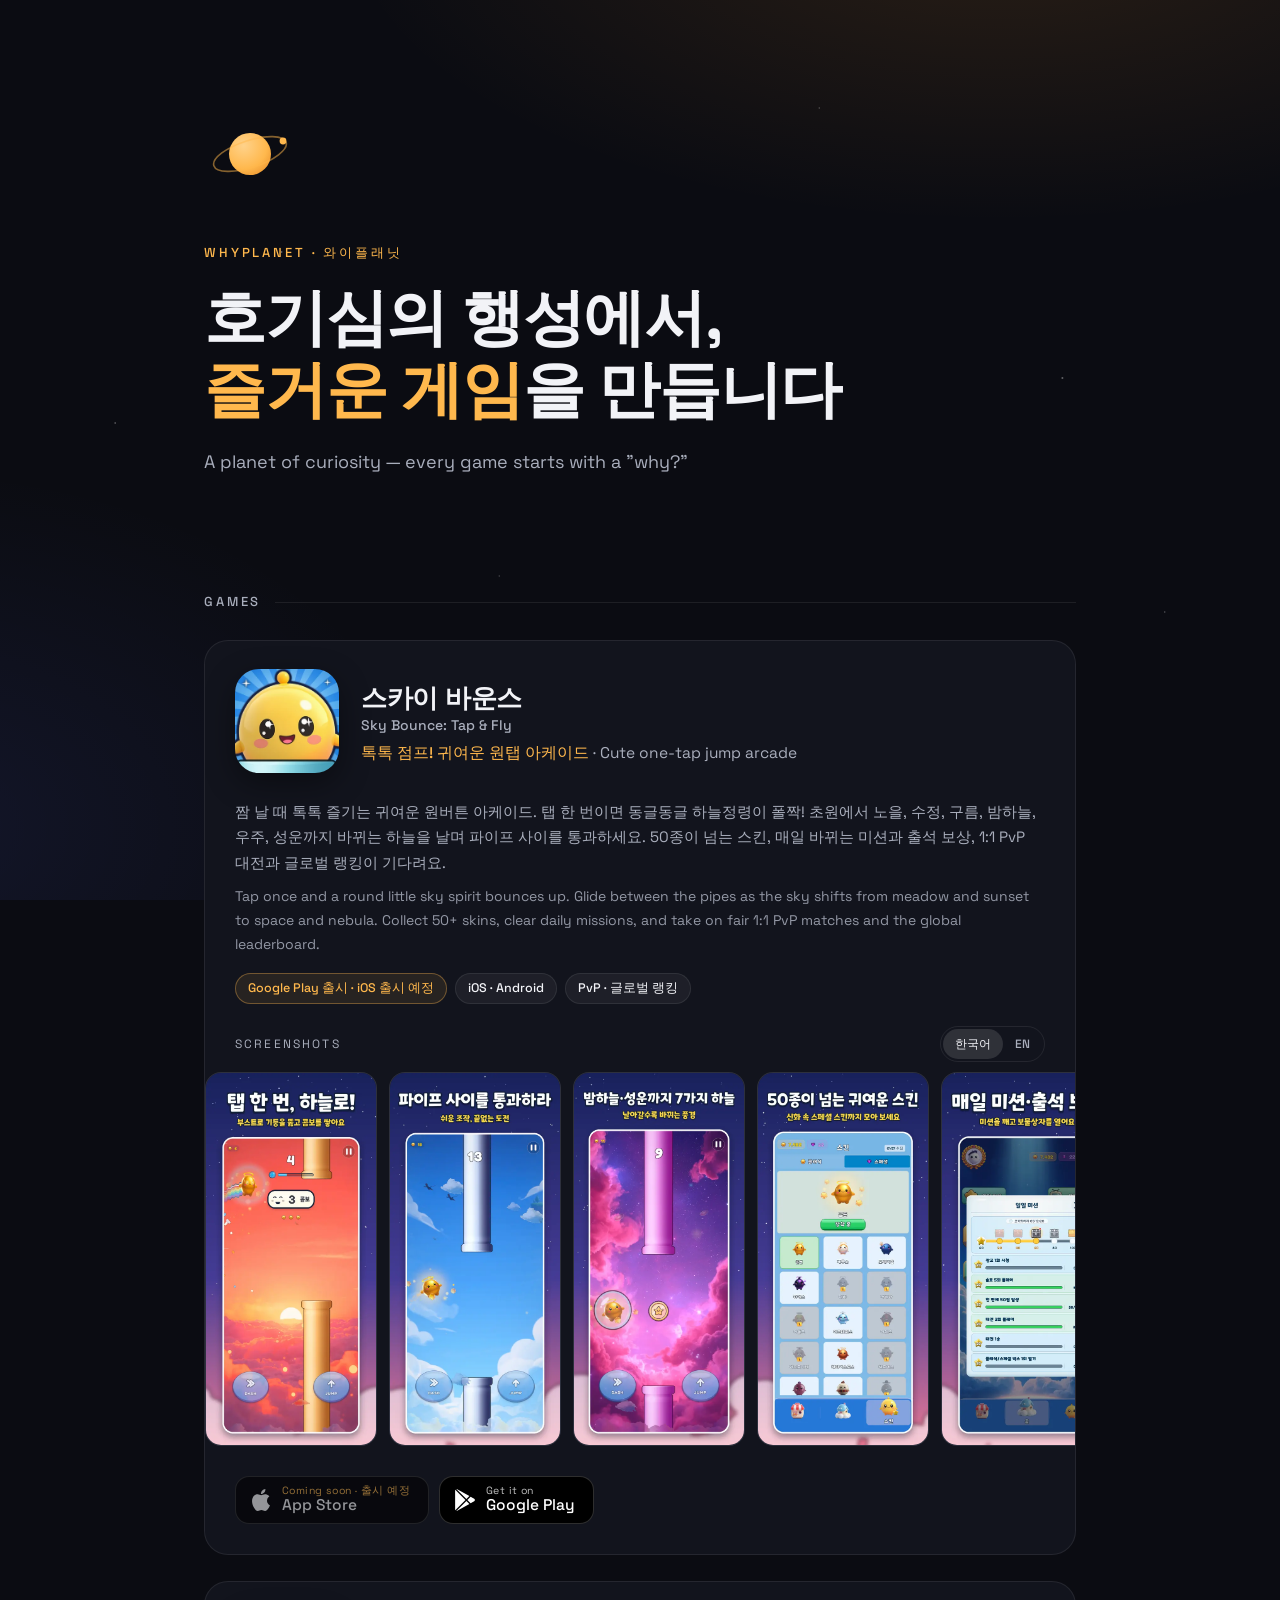
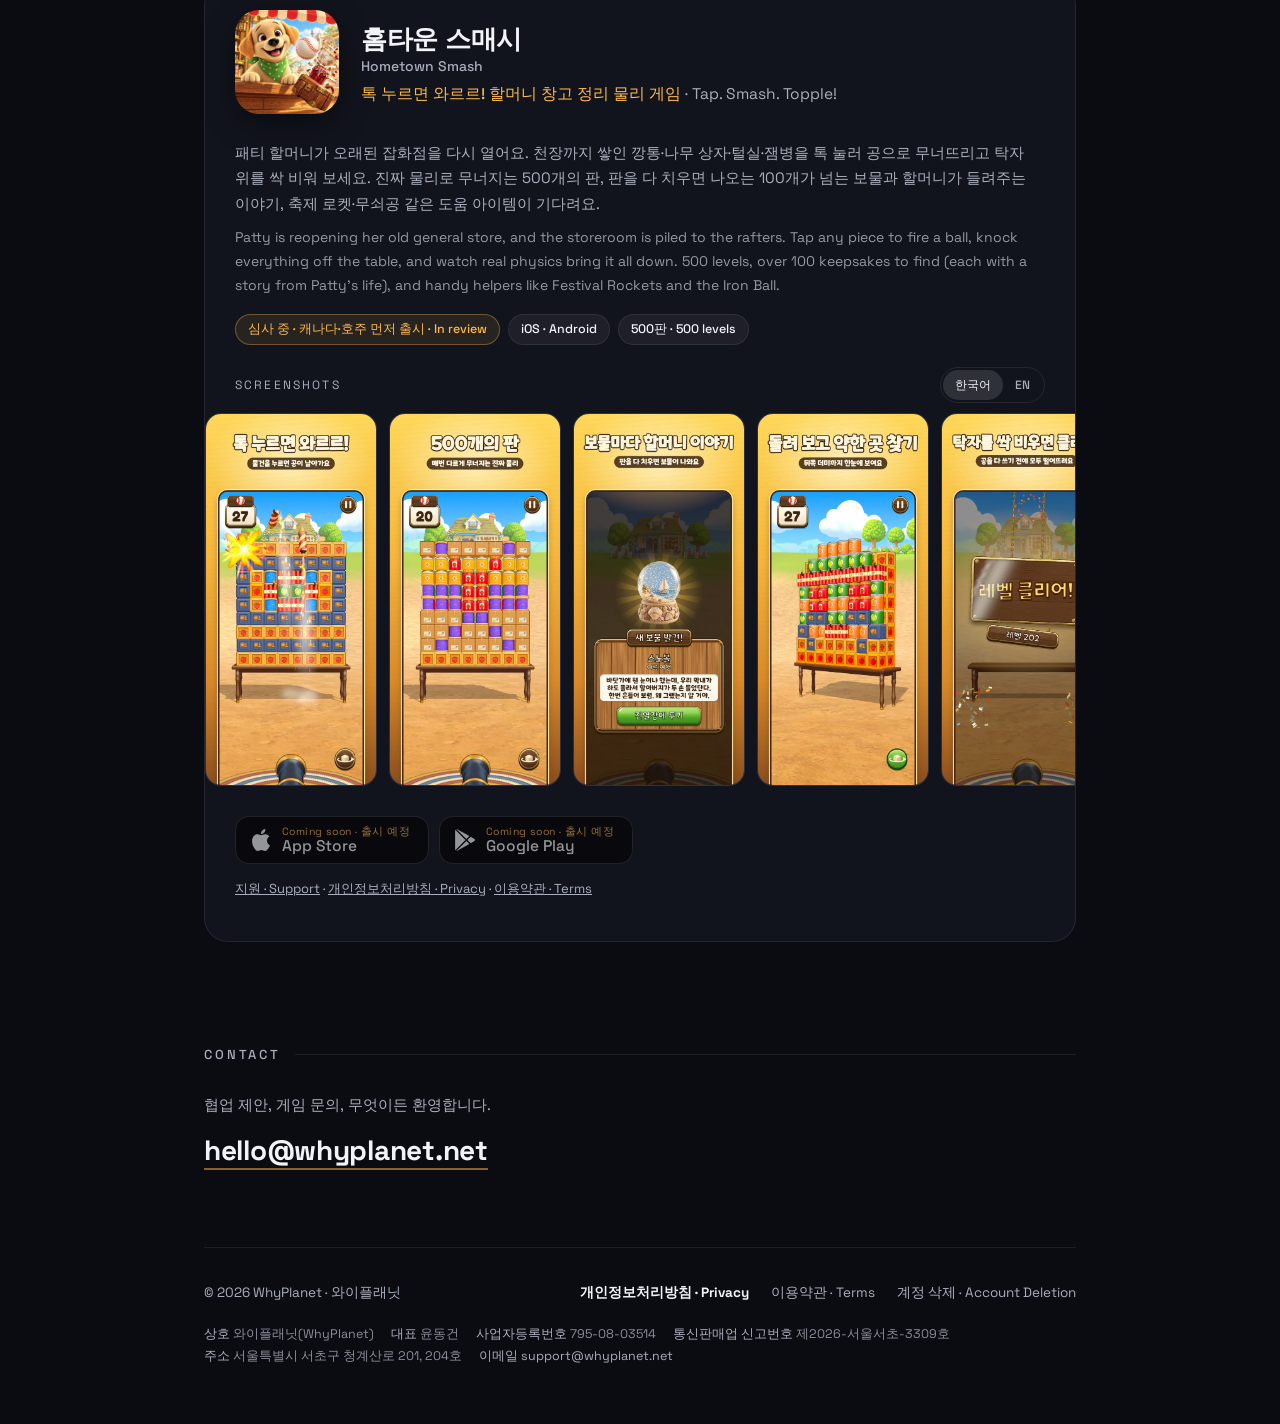
==== commit 9270adf1: "home: 홈타운 스매시 카드 최신화 — 새 앱 아이콘, 스토어와 같은 소개(패티 할머니 잡화점·500판·보물 100개+), 상태 「심사 중 · 캐나다·호주 먼저 출시」, 한·영 " ====
--- a/index.html
+++ b/index.html
@@ -5,7 +5,7 @@
 <meta name="viewport" content="width=device-width, initial-scale=1.0">
 <meta name="google-site-verification" content="lGgANnDtW-j2rBbRWMzGW8BnGsg35PFcCeY0Oz4KRDU" />
 <title>와이플래닛 WhyPlanet — 캐주얼 모바일 게임 스튜디오</title>
-<meta name="description" content="와이플래닛(WhyPlanet)은 캐주얼 모바일 게임을 만드는 인디 스튜디오입니다. 원탭 아케이드 스카이 바운스와 3D 물리 게임 홈타운 스매시를 개발하고 있어요.">
+<meta name="description" content="와이플래닛(WhyPlanet)은 캐주얼 모바일 게임을 만드는 인디 스튜디오입니다. 원탭 아케이드 스카이 바운스와 3D 물리 게임 홈타운 스매시를 만들어요.">
 <meta property="og:site_name" content="WhyPlanet">
 <meta property="og:type" content="website">
 <meta property="og:locale" content="ko_KR">
@@ -314,25 +314,55 @@
         </div>
       </article>
 
-      <!-- ===== Hometown Smash (in development) ===== -->
+      <!-- ===== Hometown Smash (2026-11-06: App Store·Google Play 심사 중, 캐나다·호주 먼저) ===== -->
       <article class="game-card" id="hometown-smash">
         <div class="game-body">
           <div class="game-head">
             <picture>
               <source srcset="assets/hometown/icon-256.webp 1x, assets/hometown/icon-512.webp 2x" type="image/webp">
-              <img class="game-icon" src="assets/hometown/icon-256.png" alt="홈타운 스매시 앱 아이콘 — 줄무늬 공이 캔 더미를 부수는 장면" width="104" height="104" loading="lazy">
+              <img class="game-icon" src="assets/hometown/icon-256.png" alt="홈타운 스매시 앱 아이콘 — 강아지 비스킷과 야구공이 골동품을 깨는 장면" width="104" height="104" loading="lazy">
             </picture>
             <div>
               <h2>홈타운 스매시<small>Hometown Smash</small></h2>
-              <p class="game-tagline">캔을 무너뜨리고 추억의 물건을 찾아요! <span>· Smash the cans, find hometown treasures!</span></p>
+              <p class="game-tagline">톡 누르면 와르르! 할머니 창고 정리 물리 게임 <span>· Tap. Smash. Topple!</span></p>
             </div>
           </div>
-          <p class="game-desc">공을 쏴서 캔과 상자로 쌓은 탑을 무너뜨리는 3D 물리 캐주얼 게임. 작은 마을 메이플 크릭, 패티 할머니의 잡화점을 배경으로 무너진 캔 뒤에서 나타나는 추억의 물건을 모아 추억 진열장을 채워 보세요.</p>
-          <p class="game-desc en">A 3D physics casual game: launch the ball, topple towers of cans and crates, and uncover nostalgic keepsakes for the Memory Shelf at Patty's General Store in the little town of Maple Creek.</p>
+          <p class="game-desc">패티 할머니가 오래된 잡화점을 다시 열어요. 천장까지 쌓인 깡통·나무 상자·털실·잼병을 톡 눌러 공으로 무너뜨리고 탁자 위를 싹 비워 보세요. 진짜 물리로 무너지는 500개의 판, 판을 다 치우면 나오는 100개가 넘는 보물과 할머니가 들려주는 이야기, 축제 로켓·무쇠공 같은 도움 아이템이 기다려요.</p>
+          <p class="game-desc en">Patty is reopening her old general store, and the storeroom is piled to the rafters. Tap any piece to fire a ball, knock everything off the table, and watch real physics bring it all down. 500 levels, over 100 keepsakes to find (each with a story from Patty's life), and handy helpers like Festival Rockets and the Iron Ball.</p>
           <div class="chips">
-            <span class="chip status">개발 중 · In development</span>
+            <span class="chip status">심사 중 · 캐나다·호주 먼저 출시 · In review</span>
             <span class="chip">iOS · Android</span>
-          </div>
+            <span class="chip">500판 · 500 levels</span>
+          </div>
+
+          <div class="shots-bar">
+            <span class="label">Screenshots</span>
+            <div class="lang-toggle" data-shots="hometown-smash" data-path="assets/hometown/shots/" role="group" aria-label="스크린샷 언어 / Screenshot language" hidden>
+              <button type="button" data-lang="ko" aria-pressed="true">한국어</button>
+              <button type="button" data-lang="en" aria-pressed="false">EN</button>
+            </div>
+          </div>
+          <div class="shots" tabindex="0" aria-label="홈타운 스매시 스크린샷">
+          <img src="assets/hometown/shots/ko/01.webp" data-shot="01" alt="홈타운 스매시 스크린샷 1" width="540" height="1173" loading="lazy" decoding="async">
+          <img src="assets/hometown/shots/ko/02.webp" data-shot="02" alt="홈타운 스매시 스크린샷 2" width="540" height="1173" loading="lazy" decoding="async">
+          <img src="assets/hometown/shots/ko/03.webp" data-shot="03" alt="홈타운 스매시 스크린샷 3" width="540" height="1173" loading="lazy" decoding="async">
+          <img src="assets/hometown/shots/ko/04.webp" data-shot="04" alt="홈타운 스매시 스크린샷 4" width="540" height="1173" loading="lazy" decoding="async">
+          <img src="assets/hometown/shots/ko/05.webp" data-shot="05" alt="홈타운 스매시 스크린샷 5" width="540" height="1173" loading="lazy" decoding="async">
+          <img src="assets/hometown/shots/ko/06.webp" data-shot="06" alt="홈타운 스매시 스크린샷 6" width="540" height="1173" loading="lazy" decoding="async">
+          </div>
+
+          <!-- Store buttons stay "Coming soon" until HOMETOWN_STORE_URLS (script below) gets the store links on launch day. -->
+          <div class="stores">
+            <span class="store-btn soon" data-store="ios" aria-disabled="true">
+              <svg viewBox="0 0 24 24" aria-hidden="true"><path d="M12.152 6.896c-.948 0-2.415-1.078-3.96-1.04-2.04.027-3.91 1.183-4.961 3.014-2.117 3.675-.546 9.103 1.519 12.09 1.013 1.454 2.208 3.09 3.792 3.039 1.52-.065 2.09-.987 3.935-.987 1.831 0 2.35.987 3.96.948 1.637-.026 2.676-1.48 3.676-2.948 1.156-1.688 1.636-3.325 1.662-3.415-.039-.013-3.182-1.221-3.22-4.857-.026-3.04 2.48-4.494 2.597-4.559-1.429-2.09-3.623-2.324-4.39-2.376-2-.156-3.675 1.09-4.61 1.09zM15.53 3.83c.843-1.012 1.4-2.427 1.245-3.83-1.207.052-2.662.805-3.532 1.818-.78.896-1.454 2.338-1.273 3.714 1.338.104 2.715-.688 3.559-1.701"/></svg>
+              <span class="txt"><small>Coming soon · 출시 예정</small><b>App Store</b></span>
+            </span>
+            <span class="store-btn soon" data-store="android" aria-disabled="true">
+              <svg viewBox="0 0 24 24" aria-hidden="true"><path d="M22.018 13.298l-3.919 2.218-3.515-3.493 3.543-3.521 3.891 2.202a1.49 1.49 0 0 1 0 2.594zM1.337.924a1.486 1.486 0 0 0-.112.568v21.017c0 .217.045.419.124.6l11.155-11.087L1.337.924zm12.207 10.065l3.258-3.238L3.45.195a1.466 1.466 0 0 0-.946-.179l11.04 10.973zm0 2.067l-11 10.933c.298.036.612-.016.906-.183l13.324-7.54-3.23-3.21z"/></svg>
+              <span class="txt"><small>Coming soon · 출시 예정</small><b>Google Play</b></span>
+            </span>
+          </div>
+          <p class="game-desc" style="margin-top:14px;font-size:13px"><a style="color:var(--ink-dim)" href="/hometown-legal/">지원 · Support</a> · <a style="color:var(--ink-dim)" href="/hometown-legal/privacy.html">개인정보처리방침 · Privacy</a> · <a style="color:var(--ink-dim)" href="/hometown-legal/terms.html">이용약관 · Terms</a></p>
         </div>
       </article>
 
@@ -372,11 +402,24 @@
   ios: "",                                                                          // App Store 공개 날 → "https://apps.apple.com/app/id6761355306" (App ID 6761355306)
   android: "https://play.google.com/store/apps/details?id=com.whyplanet.skybounce"  // Google Play
 };
+// Hometown Smash (2026-11-06 심사 중) — 공개되면 주소를 넣는다: ios "https://apps.apple.com/app/id6817217849",
+// android "https://play.google.com/store/apps/details?id=com.whyplanet.hometownsmash"
+const HOMETOWN_STORE_URLS = { ios: "", android: "" };
 // ============================================================
 
 (function () {
+  document.querySelectorAll("#hometown-smash .store-btn[data-store]").forEach(function (el) {
+    var url = HOMETOWN_STORE_URLS[el.dataset.store];
+    if (!url) return;
+    var a = document.createElement("a");
+    a.className = "store-btn"; a.href = url; a.target = "_blank"; a.rel = "noopener";
+    a.innerHTML = el.innerHTML;
+    var small = a.querySelector(".txt small");
+    if (small) small.textContent = el.dataset.store === "ios" ? "Download on the" : "Get it on";
+    el.replaceWith(a);
+  });
   if (STORES_LIVE) {
-    document.querySelectorAll(".store-btn[data-store]").forEach(function (el) {
+    document.querySelectorAll("#sky-bounce .store-btn[data-store]").forEach(function (el) {
       var url = STORE_URLS[el.dataset.store];
       if (!url) return;
       var a = document.createElement("a");
@@ -394,8 +437,22 @@
     if (allLive) document.querySelectorAll("#sky-bounce .chip.status").forEach(function (c) { c.remove(); });
   }
 
+  // Hometown Smash screenshot language toggle (its own card only)
+  var ht = document.querySelector('.lang-toggle[data-shots="hometown-smash"]');
+  if (ht) {
+    ht.hidden = false;
+    ht.addEventListener("click", function (e) {
+      var btn = e.target.closest("button[data-lang]");
+      if (!btn) return;
+      ht.querySelectorAll("button").forEach(function (b) { b.setAttribute("aria-pressed", String(b === btn)); });
+      document.querySelectorAll("#hometown-smash .shots img[data-shot]").forEach(function (img) {
+        img.src = ht.dataset.path + btn.dataset.lang + "/" + img.dataset.shot + ".webp";
+      });
+    });
+  }
+
   // Screenshot language toggle (KO default; EN images load only when chosen)
-  var toggle = document.querySelector(".lang-toggle");
+  var toggle = document.querySelector("#sky-bounce .lang-toggle");
   if (!toggle) return;
   toggle.hidden = false;
   toggle.addEventListener("click", function (e) {
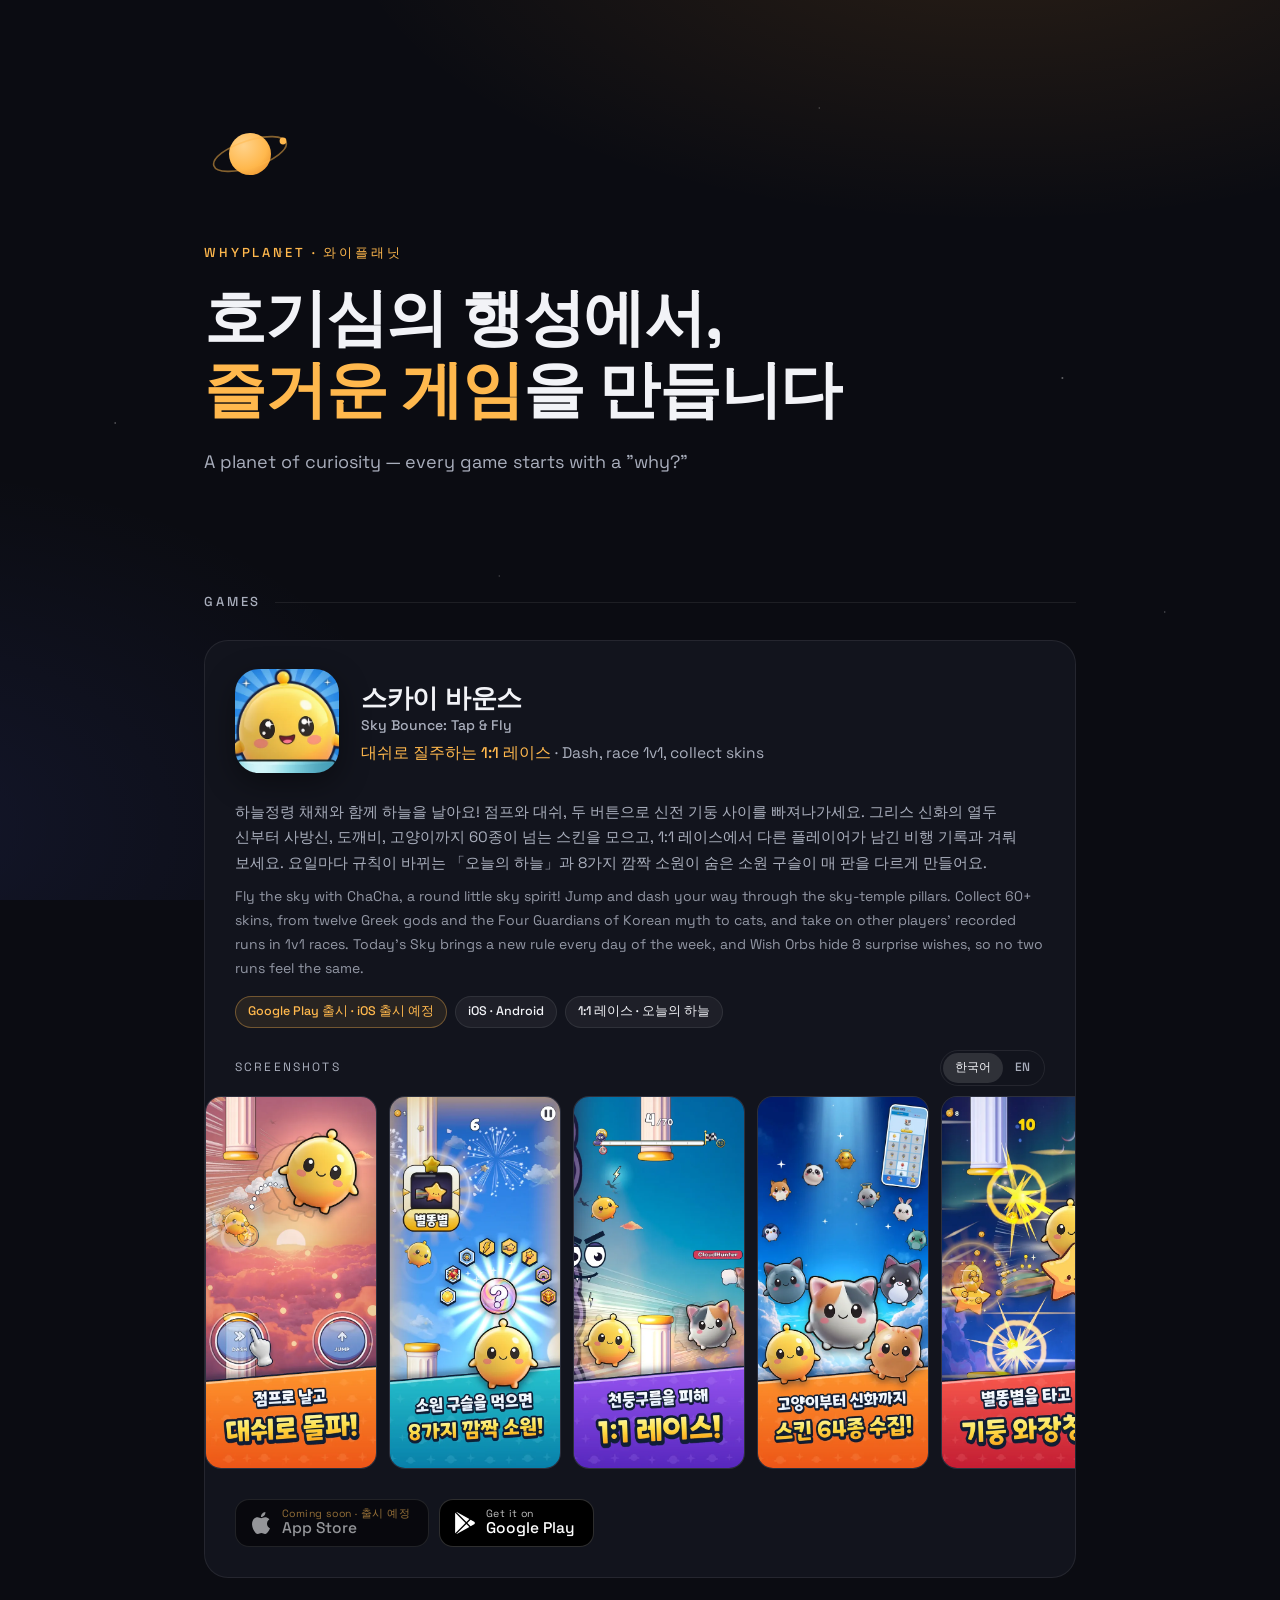
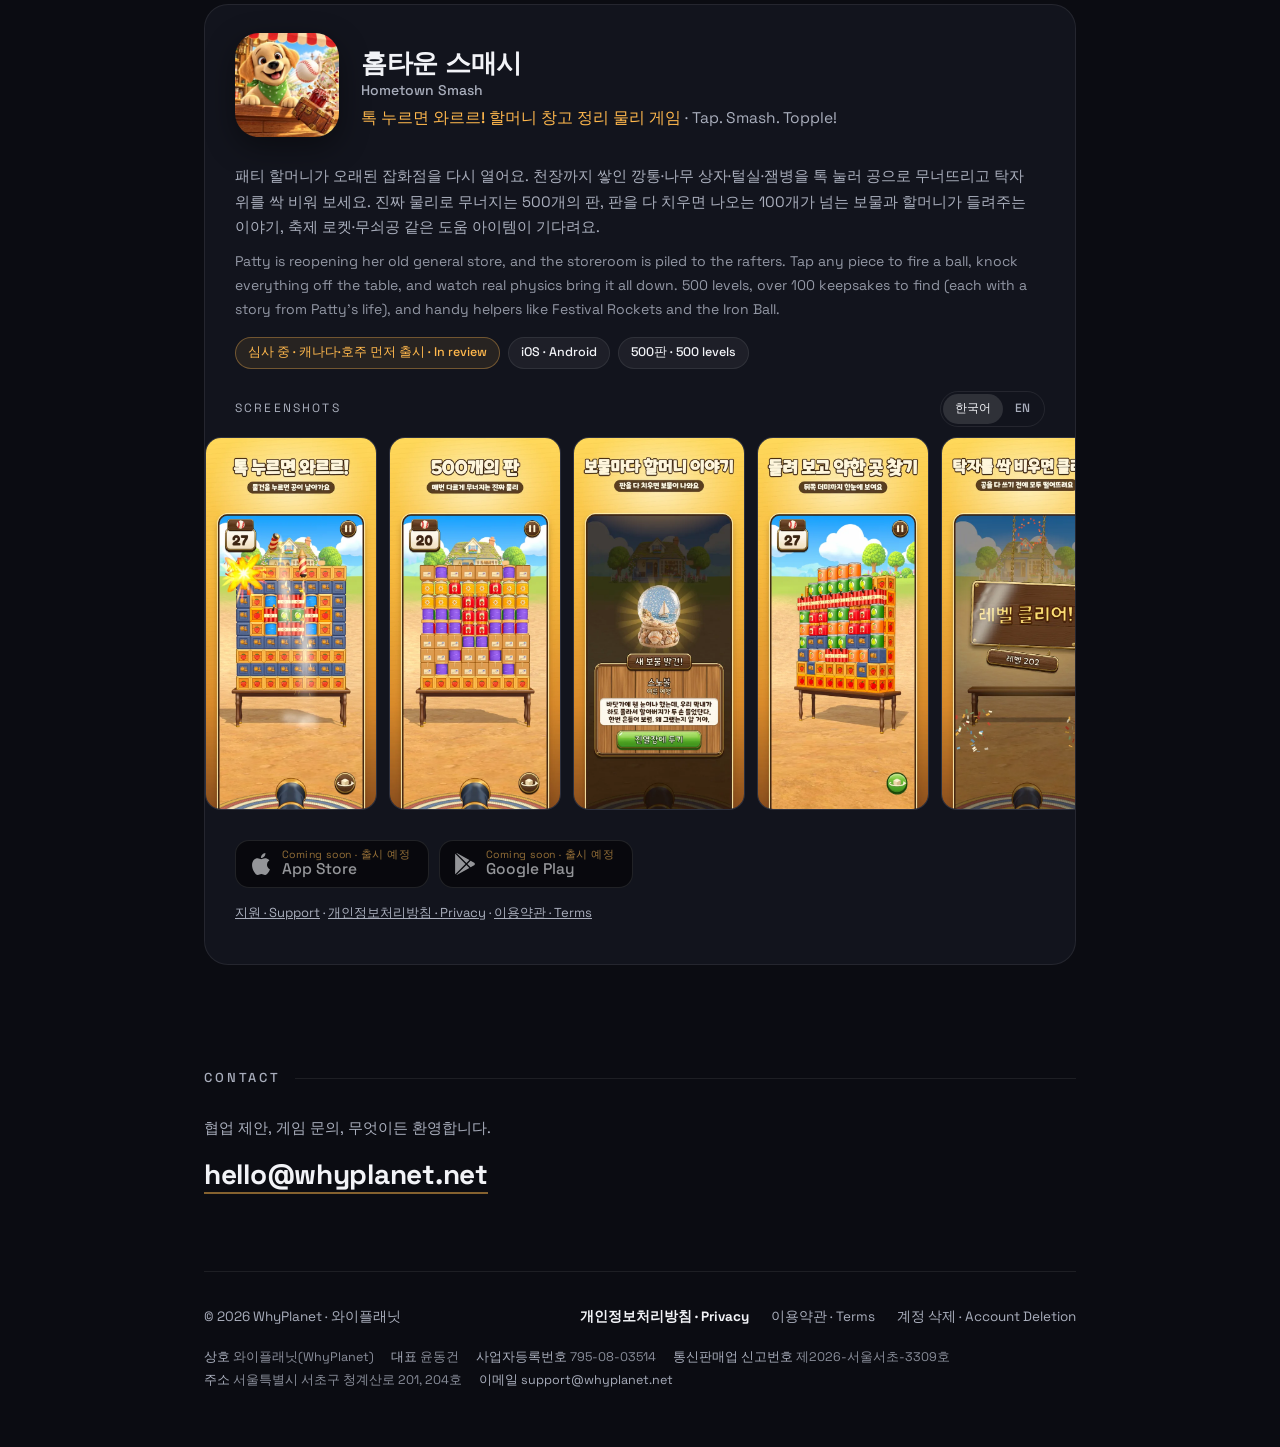
==== commit b91ae6c6: "home: 스카이 바운스 카드 1.6.0 최신화 — 스토어 스크린샷 9장(한·영, 신전 기둥 · 소원 구슬 · 레이스 · 오늘의 하늘), 소개 문구를 스토어와 같게(파이프 → 신전" ====
--- a/index.html
+++ b/index.html
@@ -5,7 +5,7 @@
 <meta name="viewport" content="width=device-width, initial-scale=1.0">
 <meta name="google-site-verification" content="lGgANnDtW-j2rBbRWMzGW8BnGsg35PFcCeY0Oz4KRDU" />
 <title>와이플래닛 WhyPlanet — 캐주얼 모바일 게임 스튜디오</title>
-<meta name="description" content="와이플래닛(WhyPlanet)은 캐주얼 모바일 게임을 만드는 인디 스튜디오입니다. 원탭 아케이드 스카이 바운스와 3D 물리 게임 홈타운 스매시를 만들어요.">
+<meta name="description" content="와이플래닛(WhyPlanet)은 캐주얼 모바일 게임을 만드는 인디 스튜디오입니다. 1:1 레이스 아케이드 스카이 바운스와 3D 물리 게임 홈타운 스매시를 만들어요.">
 <meta property="og:site_name" content="WhyPlanet">
 <meta property="og:type" content="website">
 <meta property="og:locale" content="ko_KR">
@@ -270,15 +270,15 @@
             </picture>
             <div>
               <h2>스카이 바운스<small>Sky Bounce: Tap &amp; Fly</small></h2>
-              <p class="game-tagline">톡톡 점프! 귀여운 원탭 아케이드 <span>· Cute one-tap jump arcade</span></p>
+              <p class="game-tagline">대쉬로 질주하는 1:1 레이스 <span>· Dash, race 1v1, collect skins</span></p>
             </div>
           </div>
-          <p class="game-desc">짬 날 때 톡톡 즐기는 귀여운 원버튼 아케이드. 탭 한 번이면 동글동글 하늘정령이 폴짝! 초원에서 노을, 수정, 구름, 밤하늘, 우주, 성운까지 바뀌는 하늘을 날며 파이프 사이를 통과하세요. 50종이 넘는 스킨, 매일 바뀌는 미션과 출석 보상, 1:1 PvP 대전과 글로벌 랭킹이 기다려요.</p>
-          <p class="game-desc en">Tap once and a round little sky spirit bounces up. Glide between the pipes as the sky shifts from meadow and sunset to space and nebula. Collect 50+ skins, clear daily missions, and take on fair 1:1 PvP matches and the global leaderboard.</p>
+          <p class="game-desc">하늘정령 채채와 함께 하늘을 날아요! 점프와 대쉬, 두 버튼으로 신전 기둥 사이를 빠져나가세요. 그리스 신화의 열두 신부터 사방신, 도깨비, 고양이까지 60종이 넘는 스킨을 모으고, 1:1 레이스에서 다른 플레이어가 남긴 비행 기록과 겨뤄 보세요. 요일마다 규칙이 바뀌는 「오늘의 하늘」과 8가지 깜짝 소원이 숨은 소원 구슬이 매 판을 다르게 만들어요.</p>
+          <p class="game-desc en">Fly the sky with ChaCha, a round little sky spirit! Jump and dash your way through the sky-temple pillars. Collect 60+ skins, from twelve Greek gods and the Four Guardians of Korean myth to cats, and take on other players' recorded runs in 1v1 races. Today's Sky brings a new rule every day of the week, and Wish Orbs hide 8 surprise wishes, so no two runs feel the same.</p>
           <div class="chips">
             <span class="chip status">Google Play 출시 · iOS 출시 예정</span>
             <span class="chip">iOS · Android</span>
-            <span class="chip">PvP · 글로벌 랭킹</span>
+            <span class="chip">1:1 레이스 · 오늘의 하늘</span>
           </div>
 
           <div class="shots-bar">
@@ -297,6 +297,7 @@
           <img src="assets/skybounce/shots/ko/06.webp" data-shot="06" alt="스카이 바운스 스크린샷 6" width="540" height="1173" loading="lazy" decoding="async">
           <img src="assets/skybounce/shots/ko/07.webp" data-shot="07" alt="스카이 바운스 스크린샷 7" width="540" height="1173" loading="lazy" decoding="async">
           <img src="assets/skybounce/shots/ko/08.webp" data-shot="08" alt="스카이 바운스 스크린샷 8" width="540" height="1173" loading="lazy" decoding="async">
+          <img src="assets/skybounce/shots/ko/09.webp" data-shot="09" alt="스카이 바운스 스크린샷 9" width="540" height="1173" loading="lazy" decoding="async">
           </div>
 
           <!-- Store buttons: rendered as "Coming soon" by default.
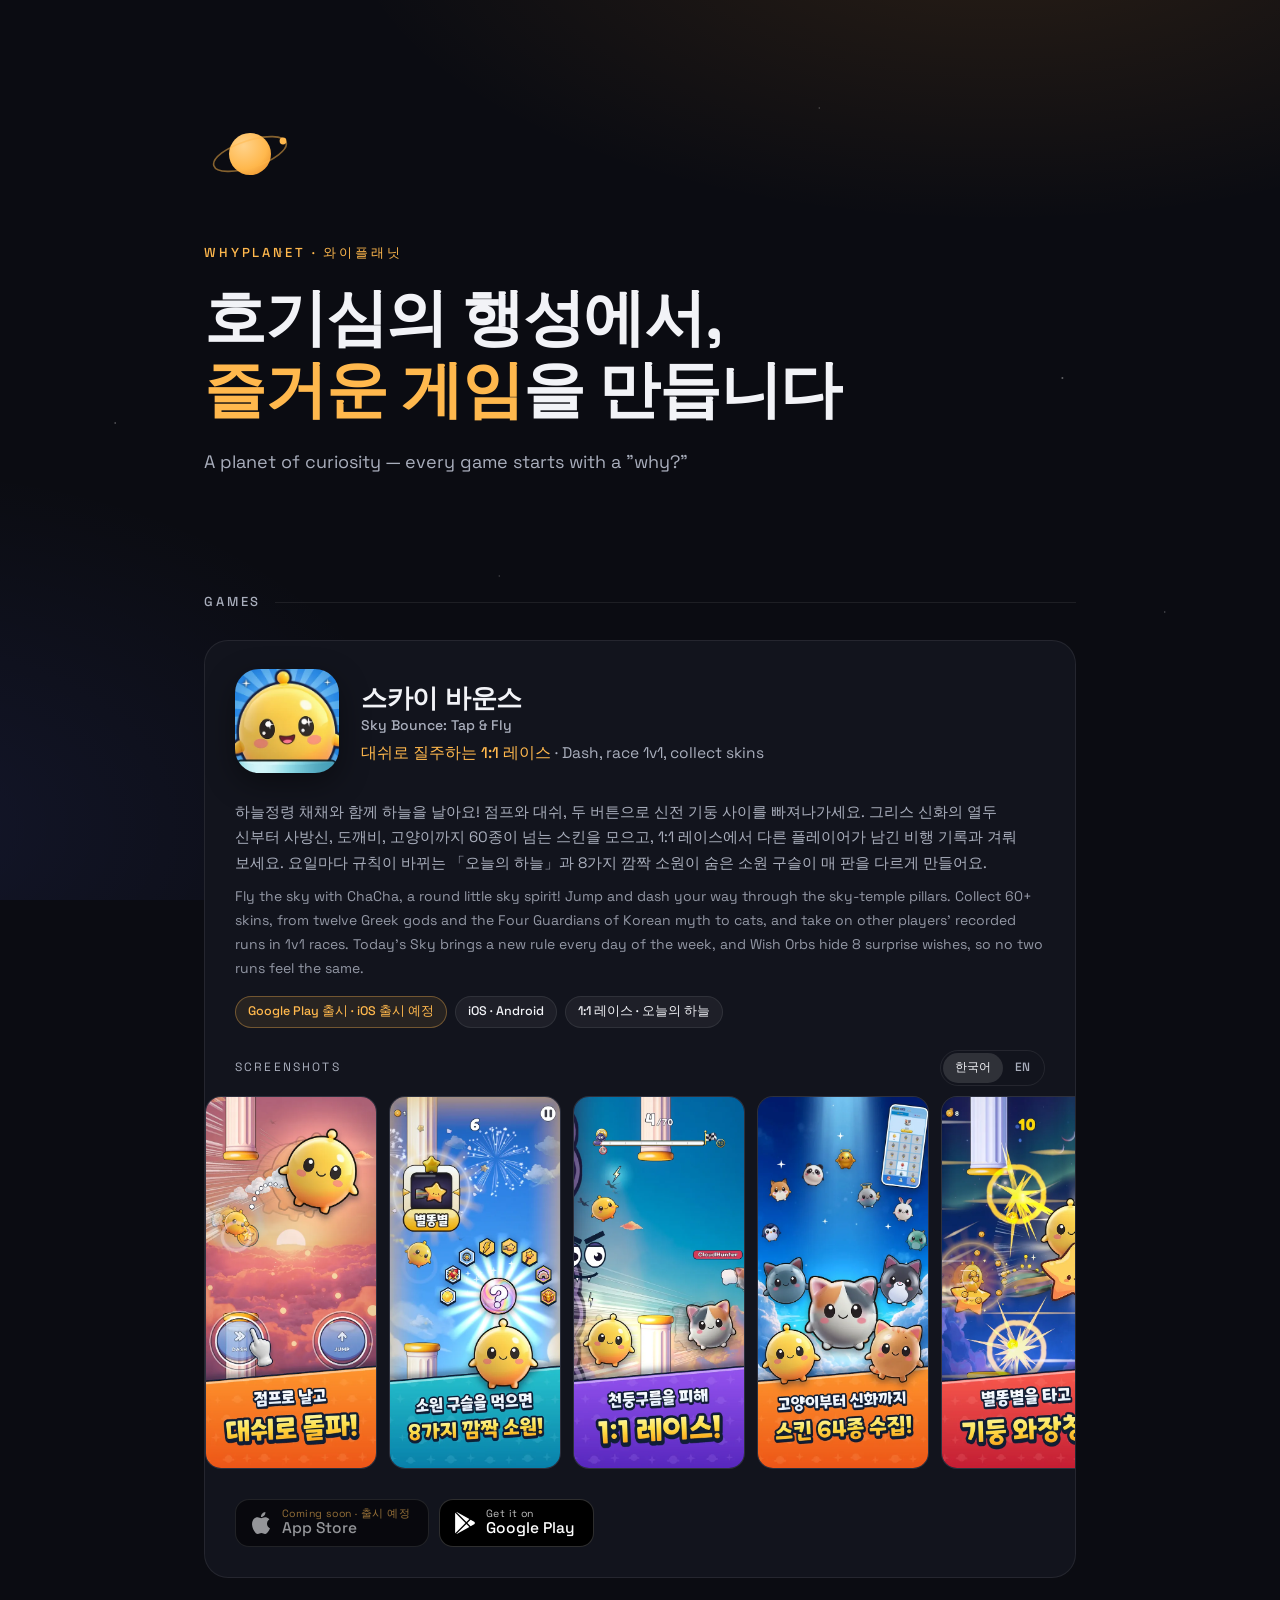
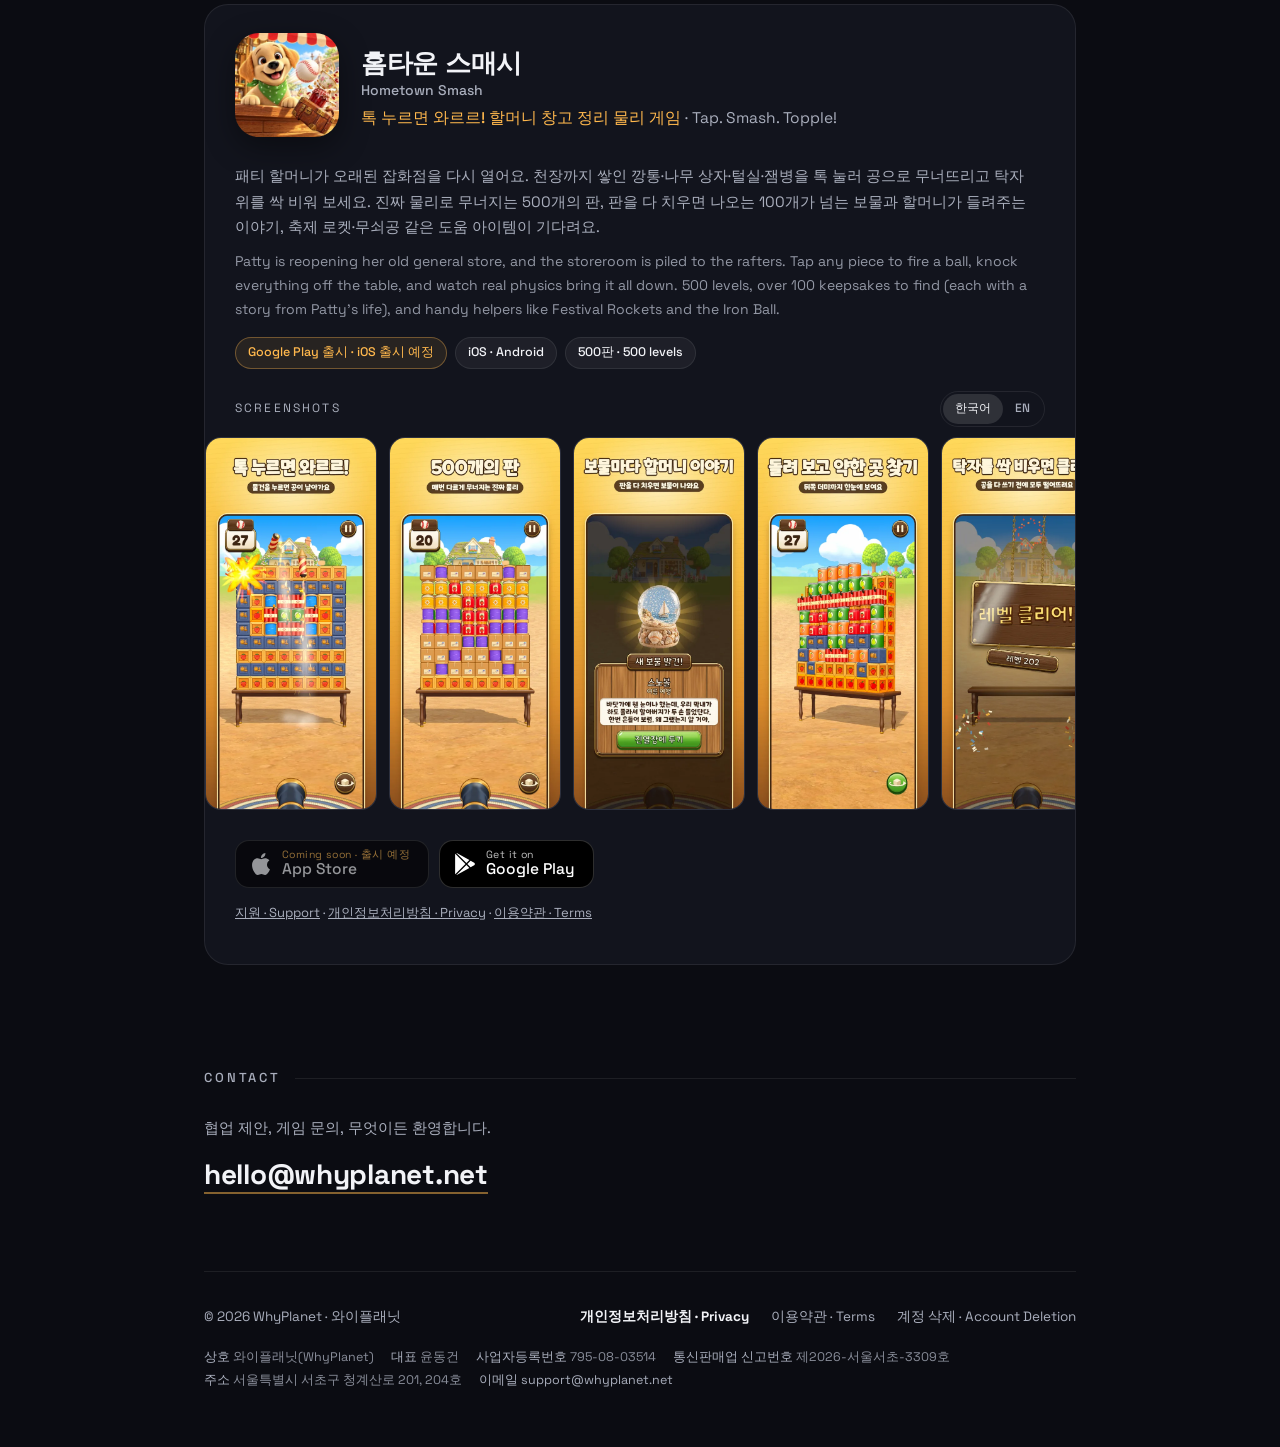
==== commit ddaaed6e: "Hometown Smash: Google Play is live (11/08, 144 countries) — card chip 「Google Play 출시 · iOS 출시 예정」," ====
--- a/index.html
+++ b/index.html
@@ -315,7 +315,7 @@
         </div>
       </article>
 
-      <!-- ===== Hometown Smash (2026-11-06: App Store·Google Play 심사 중, 캐나다·호주 먼저) ===== -->
+      <!-- ===== Hometown Smash (2026-11-08: Google Play 출시 · 144개국 / App Store 1.0.1 심사 중) ===== -->
       <article class="game-card" id="hometown-smash">
         <div class="game-body">
           <div class="game-head">
@@ -331,7 +331,7 @@
           <p class="game-desc">패티 할머니가 오래된 잡화점을 다시 열어요. 천장까지 쌓인 깡통·나무 상자·털실·잼병을 톡 눌러 공으로 무너뜨리고 탁자 위를 싹 비워 보세요. 진짜 물리로 무너지는 500개의 판, 판을 다 치우면 나오는 100개가 넘는 보물과 할머니가 들려주는 이야기, 축제 로켓·무쇠공 같은 도움 아이템이 기다려요.</p>
           <p class="game-desc en">Patty is reopening her old general store, and the storeroom is piled to the rafters. Tap any piece to fire a ball, knock everything off the table, and watch real physics bring it all down. 500 levels, over 100 keepsakes to find (each with a story from Patty's life), and handy helpers like Festival Rockets and the Iron Ball.</p>
           <div class="chips">
-            <span class="chip status">심사 중 · 캐나다·호주 먼저 출시 · In review</span>
+            <span class="chip status">Google Play 출시 · iOS 출시 예정</span>
             <span class="chip">iOS · Android</span>
             <span class="chip">500판 · 500 levels</span>
           </div>
@@ -352,7 +352,7 @@
           <img src="assets/hometown/shots/ko/06.webp" data-shot="06" alt="홈타운 스매시 스크린샷 6" width="540" height="1173" loading="lazy" decoding="async">
           </div>
 
-          <!-- Store buttons stay "Coming soon" until HOMETOWN_STORE_URLS (script below) gets the store links on launch day. -->
+          <!-- Store buttons stay "Coming soon" until HOMETOWN_STORE_URLS (script below) has that store's link. -->
           <div class="stores">
             <span class="store-btn soon" data-store="ios" aria-disabled="true">
               <svg viewBox="0 0 24 24" aria-hidden="true"><path d="M12.152 6.896c-.948 0-2.415-1.078-3.96-1.04-2.04.027-3.91 1.183-4.961 3.014-2.117 3.675-.546 9.103 1.519 12.09 1.013 1.454 2.208 3.09 3.792 3.039 1.52-.065 2.09-.987 3.935-.987 1.831 0 2.35.987 3.96.948 1.637-.026 2.676-1.48 3.676-2.948 1.156-1.688 1.636-3.325 1.662-3.415-.039-.013-3.182-1.221-3.22-4.857-.026-3.04 2.48-4.494 2.597-4.559-1.429-2.09-3.623-2.324-4.39-2.376-2-.156-3.675 1.09-4.61 1.09zM15.53 3.83c.843-1.012 1.4-2.427 1.245-3.83-1.207.052-2.662.805-3.532 1.818-.78.896-1.454 2.338-1.273 3.714 1.338.104 2.715-.688 3.559-1.701"/></svg>
@@ -403,9 +403,12 @@
   ios: "",                                                                          // App Store 공개 날 → "https://apps.apple.com/app/id6761355306" (App ID 6761355306)
   android: "https://play.google.com/store/apps/details?id=com.whyplanet.skybounce"  // Google Play
 };
-// Hometown Smash (2026-11-06 심사 중) — 공개되면 주소를 넣는다: ios "https://apps.apple.com/app/id6817217849",
-// android "https://play.google.com/store/apps/details?id=com.whyplanet.hometownsmash"
-const HOMETOWN_STORE_URLS = { ios: "", android: "" };
+// Hometown Smash — 2026-11-08 Google Play 출시(144개국) · App Store 1.0.1 심사 중 → 공개되는 날 ios "https://apps.apple.com/app/id6817217849"
+// (Play 링크의 referrer = 사이트에서 온 설치를 광고 설치와 구분하는 표시)
+const HOMETOWN_STORE_URLS = {
+  ios: "",
+  android: "https://play.google.com/store/apps/details?id=com.whyplanet.hometownsmash&referrer=utm_source%3Dwhyplanet%26utm_medium%3Dwebsite%26utm_campaign%3Dhome"
+};
 // ============================================================
 
 (function () {
@@ -419,6 +422,9 @@
     if (small) small.textContent = el.dataset.store === "ios" ? "Download on the" : "Get it on";
     el.replaceWith(a);
   });
+  // 두 스토어가 다 열리면 홈타운 상태 칩도 지운다(한쪽만 열린 동안은 「Google Play 출시 · iOS 출시 예정」 그대로)
+  if (Object.keys(HOMETOWN_STORE_URLS).every(function (k) { return !!HOMETOWN_STORE_URLS[k]; }))
+    document.querySelectorAll("#hometown-smash .chip.status").forEach(function (c) { c.remove(); });
   if (STORES_LIVE) {
     document.querySelectorAll("#sky-bounce .store-btn[data-store]").forEach(function (el) {
       var url = STORE_URLS[el.dataset.store];
